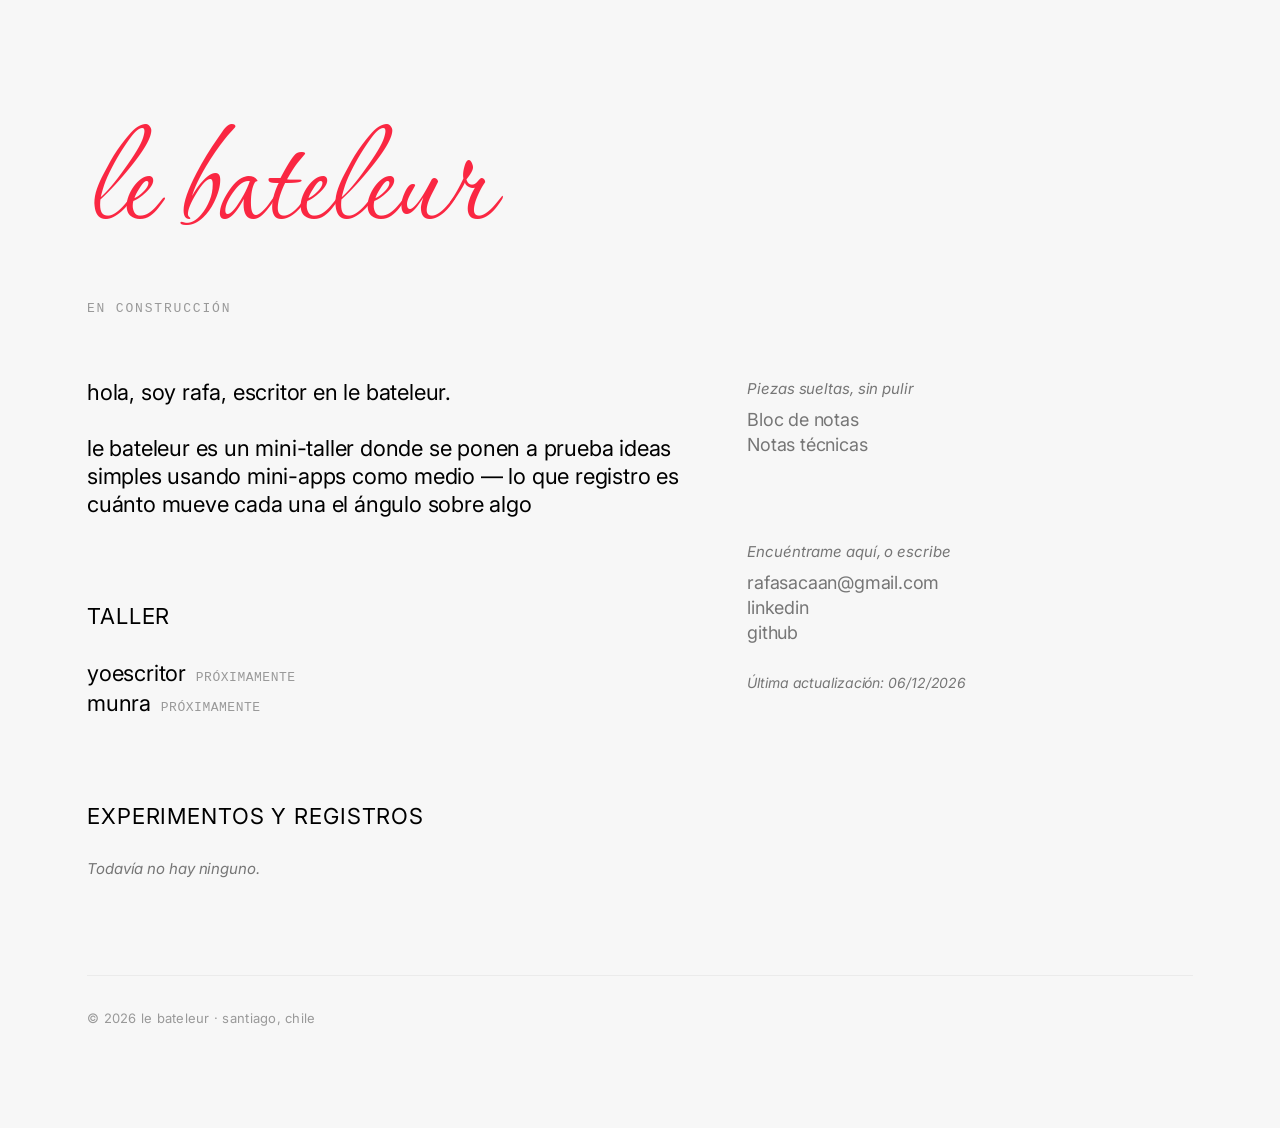
==== index.html @ 6e558486 "Rebrand the site as le bateleur, in Spanish throughout Identity: Corinthia script wordmark in #FA274" ====
<!doctype html>
<html lang="es">
<head>
<meta charset="utf-8">
<meta name="viewport" content="width=device-width, initial-scale=1">
<title>le bateleur | taller de mini-apps</title>
<meta name="description" content="le bateleur es un mini-taller donde se ponen a prueba ideas simples usando mini-apps como medio — lo que registro es cuánto mueve cada una el ángulo sobre algo.">
<meta property="og:title" content="le bateleur | taller de mini-apps">
<meta property="og:description" content="le bateleur es un mini-taller donde se ponen a prueba ideas simples usando mini-apps como medio — lo que registro es cuánto mueve cada una el ángulo sobre algo.">
<meta property="og:type" content="website">
<meta property="og:url" content="https://lebateleur.cl/">
<meta property="og:image" content="https://lebateleur.cl/og.png">
<meta property="og:image:width" content="1200">
<meta property="og:image:height" content="630">
<meta property="og:image:alt" content="le bateleur — un mini-taller donde se ponen a prueba ideas simples usando mini-apps.">
<meta name="twitter:card" content="summary_large_image">
<meta name="twitter:title" content="le bateleur | taller de mini-apps">
<meta name="twitter:description" content="le bateleur es un mini-taller donde se ponen a prueba ideas simples usando mini-apps como medio — lo que registro es cuánto mueve cada una el ángulo sobre algo.">
<meta name="twitter:image" content="https://lebateleur.cl/og.png">
<link rel="canonical" href="https://lebateleur.cl/">

<link rel="icon" href="/favicon.svg" type="image/svg+xml">
<link rel="icon" href="/favicon-32.png" sizes="32x32" type="image/png">
<link rel="apple-touch-icon" href="/apple-touch-icon.png">

<!-- Dos familias: Inter para todo el cuerpo y Corinthia (script) solo para el
     nombre del sitio. Ambas de Google Fonts, así que no hay archivos de
     fuente en el repo ni licencias que revisar. -->
<link rel="preconnect" href="https://fonts.googleapis.com">
<link rel="preconnect" href="https://fonts.gstatic.com" crossorigin>
<link href="https://fonts.googleapis.com/css2?family=Inter:ital,opsz,wght@0,14..32,400;0,14..32,700;1,14..32,400&family=Corinthia&display=swap" rel="stylesheet">

<link rel="stylesheet" href="/style.css">
</head>
<body>

<!-- El nombre del sitio, ahora sí visible: es el h1 de la página y el único
     rótulo en minúscula que no es una sección. -->
<h1 class="site-title">le bateleur</h1>
<p class="site-status">En construcción</p>

<!-- Solo visible en mobile (ver @media en style.css): abre/cierra .right
     como panel flotante en vez de dejarlo siempre debajo de la bio. -->
<button class="menu-toggle" id="menuToggle" type="button" aria-expanded="false" aria-controls="rightPanel" aria-label="Abrir menú">
  <span class="menu-toggle-bar"></span>
  <span class="menu-toggle-bar"></span>
  <span class="menu-toggle-bar"></span>
</button>

<div class="all">

  <div class="left">
    <p class="para">
      hola, soy rafa, escritor en le bateleur.
      <br><br>
      le bateleur es un mini-taller donde se ponen a prueba ideas simples
      usando mini-apps como medio — lo que registro es cuánto mueve cada una
      el ángulo sobre algo
    </p>

    <h2 class="para para--heading">Taller</h2>

    <!-- Cada proyecto es una página propia: URL real, su propio og:image y su
         propia entrada en buscadores. Se llama "Taller" y no "Proyectos"
         porque no son piezas de portfolio terminadas: son hipótesis de
         producto en construcción, puestas a prueba en público. -->
    <div class="projects">
      <div class="project-row">
        <a class="project-name" href="/yoescritor/">yoescritor</a>
        <span class="project-tag">Próximamente</span>
      </div>
      <div class="project-row">
        <span class="project-name">munra</span>
        <span class="project-tag">Próximamente</span>
      </div>
    </div>

    <h2 class="para para--heading">Experimentos y registros</h2>

    <!-- El output importante del sitio: ideas puestas a prueba, con evidencia
         de si movieron el ángulo o no. La vara es más alta que la de "Notas
         técnicas" (columna derecha), que es research sin comprobar — por eso
         esta sección vive acá, grande, y aquella allá, discreta.

         Vacía a propósito: todavía no hay ninguna nota que cumpla la vara.
         Cuando haya, va un <li> por post, más nuevo primero:

         <li>
           <span class="blog-id">001</span>
           <span class="blog-date">2026-09-01</span>
           <a href="/ruta-del-post/">Título del post</a>
         </li>
    -->
    <p class="section-tagline para--after-heading"><em>Todavía no hay ninguno.</em></p>
  </div>

  <div class="right" id="rightPanel">
    <!-- Sin rótulo arriba: la bajada en cursiva hace de título. Los bloques
         de esta columna son listas cortas de links y se explican solos, así
         que el heading sobraba. El contacto va último, después del material
         propio. -->
    <p class="section-tagline section-tagline--first"><em>Piezas sueltas, sin pulir</em></p>
    <p class="para para--tight">
      <a href="/signals/">Bloc de notas</a><br>
      <a href="/notebook/">Notas técnicas</a>
    </p>

    <p class="section-tagline section-tagline--gap"><em>Encuéntrame aquí, o escribe</em></p>
    <p class="para para--tight">
      <a href="mailto:rafasacaan@gmail.com?subject=Hey%20Rafa%2C">rafasacaan@gmail.com</a><br>
      <a href="https://www.linkedin.com/in/rafaelsacaanamunategui/" target="_blank" rel="noopener me">linkedin</a><br>
      <a href="https://github.com/rafasacaan" target="_blank" rel="noopener me">github</a>
    </p>

    <p class="updated-line para--after-heading">
      <em>Última actualización: <span id="updated">09/08/2026</span></em>
    </p>
  </div>

</div>

<footer class="site-footer">
  <p>&copy; 2026 le bateleur &middot; santiago, chile</p>
</footer>

<script src="/updated.js"></script>
<script>
(function () {
  var btn = document.getElementById('menuToggle');
  var panel = document.getElementById('rightPanel');
  if (!btn || !panel) return;

  function close() {
    btn.setAttribute('aria-expanded', 'false');
    panel.classList.remove('menu-open');
  }
  function open() {
    btn.setAttribute('aria-expanded', 'true');
    panel.classList.add('menu-open');
  }

  btn.addEventListener('click', function () {
    var isOpen = btn.getAttribute('aria-expanded') === 'true';
    if (isOpen) { close(); } else { open(); }
  });

  document.addEventListener('keydown', function (e) {
    if (e.key === 'Escape') close();
  });

  document.addEventListener('click', function (e) {
    if (btn.getAttribute('aria-expanded') !== 'true') return;
    if (panel.contains(e.target) || btn.contains(e.target)) return;
    close();
  });

  /* si la ventana crece más allá del breakpoint con el menú abierto, no
     quede atrapado en el estado "abierto" cuando .right vuelve a la columna */
  window.addEventListener('resize', function () {
    if (window.innerWidth > 760) close();
  });
})();
</script>

</body>
</html>
---- style.css ----
/* Layout and type traced from earvin.ca: white background, two columns
   floating below a 100px top margin, 22px/28px black text, grey links with no
   underline. Unlike the original, both columns are top-aligned, and the grey
   is #767676 rather than earvin's #999 — 4.54:1 on white, so it clears WCAG AA
   while still reading as the same quiet grey. */

*{ box-sizing:border-box; margin:0; padding:0; }

/* los headings existen por estructura, no por estilo: heredan tamaño y peso
   del texto que los rodea, y cada clase decide cómo se ven */
h1,h2,h3{ font-size:inherit; font-weight:inherit; line-height:inherit; }

/* fuera de pantalla pero presente para lectores de pantalla y buscadores */
.vh{
  position:absolute;
  width:1px; height:1px;
  margin:-1px; padding:0;
  overflow:hidden;
  clip-path:inset(50%);
  white-space:nowrap;
  border:0;
}

html,body{ background:#F7F7F7; }

body{
  /* 'Neue Haas Unica' goes first in case it ever gets licensed via Adobe
     Fonts; what actually renders today is Inter, the closest free stand-in. */
  font-family:'Neue Haas Unica','Inter','Helvetica Neue',Arial,sans-serif;
  color:#333;
  font-size:14px;
  line-height:20px;
  -webkit-font-smoothing:antialiased;
  /* column, no longer row: .all and .site-footer stack instead of sitting
     side by side. align-items:center does the job justify-content used to
     do when .all was the only child. */
  display:flex;
  flex-direction:column;
  align-items:center;
  /* el alto del viewport es el piso de la página, y el margen de arriba pasó
     a ser padding para que entre en ese cálculo (box-sizing:border-box).
     Junto con el flex-grow de .all, esto deja el footer pegado abajo cuando
     el contenido no alcanza a llenar la pantalla. */
  min-height:100vh;
  padding:100px 24px 0;
}

/* el nombre del sitio. Va al mismo cuerpo que la prosa a propósito: en este
   diseño la jerarquía la hace el espacio en blanco, no el tamaño. Queda
   solo, arriba de todo y alineado con la columna izquierda, para que se lea
   como el nombre del lugar y no como una sección más. */
.site-title{
  width:100%;
  max-width:1106px;
  /* Corinthia es script: las letras se enlazan, así que nada de tracking
     negativo, y la interlínea sube para dar aire a los trazos altos. */
  font-family:'Corinthia',cursive;
  font-weight:400;
  font-size:clamp(2rem,12.5vw,160px);
  line-height:1.15;
  letter-spacing:0;
  color:#FA2742;
  /* el aire de abajo lo pone .site-status, que va pegado al título */
  margin-bottom:16px;
}

/* estado del sitio, justo bajo el nombre. Mismo lenguaje que .project-tag
   (mono, mayúsculas, gris claro): en este sitio los rótulos de estado se
   ven así, y el mono hace de contrapunto técnico a la script del título. */
.site-status{
  width:100%;
  max-width:1106px;
  font-family:ui-monospace,'SF Mono',Menlo,monospace;
  font-size:13px;
  line-height:18px;
  letter-spacing:.14em;
  text-transform:uppercase;
  color:#999;
  margin-bottom:60px;
}

.all{
  display:flex;
  width:100%;
  max-width:1106px;
  gap:52px;
  /* crece para ocupar el espacio sobrante y empujar el footer al fondo, sin
     perder los 96px de margen que el footer ya trae */
  flex:1 0 auto;
}

/* left: bio + projects (wide) */
.left{
  max-width:55%;
  flex:1 1 55%;
  padding-right:16px;
}

/* right: contact (narrow, top-aligned with the bio) */
.right{
  max-width:30%;
  flex:1 1 30%;
}

/* the paragraph is the unit of everything, same as earvin: links live inside
   the flow of the text, separated only by <br> */
.para{
  display:block;
  font-size:22px;
  line-height:28px;
  letter-spacing:-.2px;
  font-weight:400;
  color:#000;
  max-width:100%;
}

/* la columna de contacto/nav lee un escalón más chica que la bio: es
   navegación, no prosa a desarrollar, no necesita el mismo peso */
.right .para{ font-size:18px; line-height:25px; }

/* bajada de un heading (Say hi, Personal notebook): pegada arriba
   (margin-top:8px, ver .para--tight), en cursiva y muda para leerse como
   subtítulo, no como link */
.section-tagline{
  margin-top:8px;
  font-family:'Neue Haas Unica','Inter','Helvetica Neue',Arial,sans-serif;
  font-style:italic;
  font-size:15px;
  line-height:21px;
  letter-spacing:-.1px;
  color:#767676;
}
/* la bajada ahora abre cada bloque de la columna derecha, así que carga el
   espaciado que antes ponía el heading: 0 arriba para alinear con la bio... */
.section-tagline--first{ margin-top:0; }
/* ...y 84px para separar el segundo bloque del primero, el mismo aire que
   dejaba .para--heading entre secciones. */
.section-tagline--gap{ margin-top:84px; }

/* "Last updated" es la línea menos importante de la página: la más chica
   de todas, en cursiva, para que no compita ni con el nav ni con la nota */
.updated-line{
  font-family:'Neue Haas Unica','Inter','Helvetica Neue',Arial,sans-serif;
  font-style:italic;
  font-size:14px;
  line-height:20px;
  letter-spacing:-.1px;
  color:#767676;
}

.para a{
  color:#767676;
  text-decoration:none;
  transition:color .2s;
}
.para a:hover{ color:#000; }

.para em{ font-style:italic; }
/* el 700 viene pedido en el <link> de Inter, así no hay bold sintético */
.para strong{ font-weight:700; }

/* mismo peso que el cuerpo: el espacio de arriba ya la separa de la prosa,
   no hace falta bold para anunciar la sección. Mayúscula para que "Atelier",
   "Blog" y cualquier título de sección que se agregue después se lean como
   rótulos, no como más prosa — a diferencia de los nombres propios de abajo
   (yoescritor, los títulos de los posts), que se quedan en minúscula. */
.para--heading{ margin-top:84px; font-weight:400; text-transform:uppercase; letter-spacing:.04em; }
.para--heading + .para--heading{ margin-top:56px; }
/* "Say hi" es el primer elemento de .right — sin este reset, heredaría el
   margen pensado para separarse de un párrafo anterior y quedaría
   desalineado con el arranque de la bio en .left */
.para--first{ margin-top:0; }
/* espaciador genérico de 28px — el mismo aire que .projects/.bloglist dejan
   bajo su heading. Sirve tanto para el párrafo que sigue a un heading como
   para separar bloques sueltos dentro de la misma columna (ej. "Last
   updated" después de los links de Personal notebook). */
.para--after-heading{ margin-top:28px; }
/* espaciador chico (8px, casi solo el line-height) — para cuando dos líneas
   son parte del mismo bloque visual y no de secciones distintas, como el
   heading/tagline/links de "Personal notebook", que deben leerse pegados
   entre sí en vez de separados como Atelier y Blog lo están. */
.para--tight{ margin-top:8px; }

/* ---- proyectos desplegables ---- */

/* el índice de proyectos */
.projects{
  margin-top:28px;
  display:flex;
  flex-direction:column;
  align-items:flex-start;
}

/* fila de un proyecto: el nombre + un tag opcional de estado, en la misma
   línea. Cuando no hay tag, project-row es solo el link. */
.project-row{
  display:flex;
  align-items:baseline;
  gap:.7em;
}

/* negro: los proyectos son lo único de la portada que lleva a otra parte,
   así que pesan más que el resto del texto */
.project-name{
  display:inline-block;
  font-size:22px;
  line-height:30px;
  letter-spacing:-.2px;
  color:#000;
  text-decoration:none;
  transition:color .2s;
}
.project-name:hover{ color:#767676; }
.project-name:focus-visible{ outline:1px solid #000; outline-offset:4px; }

/* tag de estado junto al nombre: mudo y chico, no compite con el link */
.project-tag{
  font-family:ui-monospace,'SF Mono',Menlo,monospace;
  font-size:13px;
  letter-spacing:.04em;
  text-transform:uppercase;
  color:#999;
}

/* ---- lista del blog ---- */
.bloglist{
  list-style:none;
  margin-top:28px;
  display:flex;
  flex-direction:column;
  gap:14px;
}
.bloglist li{
  font-size:22px;
  line-height:28px;
  letter-spacing:-.2px;
}
/* el id y la fecha son dato, no prosa: monoespaciados y mudos para no
   competir con el título, que es lo único clickeable de la línea */
.blog-id,
.blog-date{
  font-family:ui-monospace,'SF Mono',Menlo,monospace;
  font-size:15px;
  letter-spacing:0;
  color:#999;
  margin-right:.6em;
}
.bloglist a{ color:#000; text-decoration:none; border-bottom:1px solid transparent; transition:color .2s, border-color .2s; }
.bloglist a:hover{ color:#767676; border-bottom-color:#767676; }
.bloglist a:focus-visible{ outline:1px solid #000; outline-offset:4px; }

/* ---- página de proyecto ----
   comparte el ancho máximo de la portada para que las dos se alineen */
.project-view{
  width:100%;
  max-width:1106px;
}

.bar{
  display:flex;
  align-items:baseline;
  gap:24px;
  padding-bottom:44px;
}
.bar-home{
  font-size:22px;
  line-height:28px;
  letter-spacing:-.2px;
  text-transform:uppercase;
  color:#767676;
  text-decoration:none;
  transition:color .2s;
}
.bar-home:hover{ color:#000; }
.bar-name{
  font-size:22px;
  line-height:28px;
  letter-spacing:-.2px;
  text-transform:uppercase;
  color:#000;
  margin-left:auto;
}
.bar-close{
  font-size:26px;
  line-height:28px;
  color:#767676;
  text-decoration:none;
  transition:color .2s;
}
.bar-close:hover{ color:#000; }
.bar-home:focus-visible,
.bar-close:focus-visible{ outline:1px solid #000; outline-offset:4px; }

/* el cuerpo del proyecto lee al mismo tamaño que la portada (22px/28px):
   ya no es un panel anidado bajo la bio, es su propia página */
.project-body{ max-width:38em; }

.panel-spec{
  font-size:17px;
  margin-top:0;
  line-height:25px;
  letter-spacing:.02em;
  color:#767676;
  margin-bottom:40px;
}

/* rótulo de sección: el que corta el bloque en partes escaneables */
.panel-label{
  font-size:13px;
  line-height:18px;
  letter-spacing:.14em;
  text-transform:uppercase;
  color:#767676;
  margin-bottom:16px;
}
.panel-label:not(:first-of-type){ margin-top:52px; }

.panel-text{
  font-size:22px;
  line-height:28px;
  letter-spacing:-.2px;
  color:#000;
}
.panel-text + .panel-text{ margin-top:20px; }
.panel-text a{ color:#767676; text-decoration:none; transition:color .2s; }
.panel-text a:hover{ color:#000; }

/* los posts numerados: la serie tiene orden, y el número lo hace evidente
   sin tener que repetir "hey-frank #N" en cada título */
.panel-list{
  list-style:none;
  counter-reset:post;
  font-size:22px;
  line-height:28px;
  letter-spacing:-.2px;
}
.panel-list li{
  counter-increment:post;
  display:flex;
  gap:16px;
  padding:10px 0;
  border-bottom:1px solid #f2f2f2;
}
.panel-list li:first-child{ border-top:1px solid #f2f2f2; }
.panel-list li::before{
  content:counter(post);
  color:#999;
  font-size:15px;
  flex:none;
  width:1ch;
  padding-top:5px;
}
.panel-list a{ color:#666; text-decoration:none; transition:color .2s; }
.panel-list a:hover{ color:#000; }
/* lo que todavía no está publicado no finge ser clickeable */
.panel-list .unpublished{ color:#767676; }
.panel-list .unpublished em{ font-style:normal; font-size:15px; letter-spacing:.08em; text-transform:uppercase; }

/* placeholder del video: un 16:9 vacío, apenas más claro que el papel */
.video{
  aspect-ratio:16/9;
  width:100%;
  background:#fafafa;
  display:flex;
  flex-direction:column;
  align-items:center;
  justify-content:center;
  gap:10px;
  color:#767676;
  font-size:17px;
  letter-spacing:.02em;
}

.panel-close{
  font:inherit;
  font-size:11px;
  letter-spacing:.14em;
  text-transform:uppercase;
  color:#767676;
  background:none;
  border:0;
  padding:0;
  margin-top:48px;
  cursor:pointer;
  transition:color .2s;
}
.panel-close:hover{ color:#000; }
.panel-close:focus-visible{ outline:1px solid #000; outline-offset:4px; }

/* ---- footer ---- */
.site-footer{
  width:100%;
  max-width:1106px;
  margin-top:96px;
  padding:32px 0 100px;
  border-top:1px solid #ebebeb;
}
.site-footer p{
  font-family:'Neue Haas Unica','Inter','Helvetica Neue',Arial,sans-serif;
  font-size:13px;
  letter-spacing:.02em;
  color:#999;
}

/* ---- botón de hamburguesa (solo mobile) ----
   en desktop .right ya está siempre visible en su columna, así que el botón
   no existe ahí — display:none hasta que la media query lo prenda */
.menu-toggle{
  display:none;
  position:fixed;
  top:16px;
  right:16px;
  z-index:60;
  width:36px;
  height:36px;
  /* del color del papel, no blanco: tapa el texto que scrollea por debajo
     sin dibujar un cuadrado más claro que la página */
  background:#F7F7F7;
  border:0;
  padding:0;
  cursor:pointer;
}
.menu-toggle-bar{
  display:block;
  width:22px;
  height:2px;
  margin:5px auto;
  background:#000;
  transition:transform .2s ease, opacity .2s ease;
}
/* al abrir, las tres barras se convierten en una × */
.menu-toggle[aria-expanded="true"] .menu-toggle-bar:nth-child(1){ transform:translateY(7px) rotate(45deg); }
.menu-toggle[aria-expanded="true"] .menu-toggle-bar:nth-child(2){ opacity:0; }
.menu-toggle[aria-expanded="true"] .menu-toggle-bar:nth-child(3){ transform:translateY(-7px) rotate(-45deg); }
.menu-toggle:focus-visible{ outline:1px solid #000; outline-offset:4px; }

@media (max-width:760px){
  body{ padding:56px 24px 0; }
  /* el título comparte línea visual con el botón de hamburguesa, que es
     fijo arriba a la derecha: menos aire abajo para que no queden separados */
  .site-status{ margin-bottom:40px; }
  .all{ flex-direction:column; gap:40px; }
  .left, .right{ max-width:100%; flex:none; padding-right:0; margin-top:0; }
  /* el cuerpo del proyecto acompaña a la portada también acá */
  .para,
  .panel-text,
  .panel-list{ font-size:20px; line-height:26px; }

  /* la barra no cabe en una línea: "Home — Projects" y el × arriba,
     el nombre del proyecto en su propia línea debajo */
  .bar{ flex-wrap:wrap; gap:12px; padding-bottom:32px; }
  .bar-home{ flex:1 1 auto; font-size:18px; line-height:24px; }
  .bar-close{ order:2; }
  .bar-name{ order:3; flex-basis:100%; margin-left:0; font-size:18px; line-height:24px; }

  .site-footer{ padding:32px 0 56px; }

  /* Say hi + Personal notebook salen del flujo normal y se abren como un
     panel flotante desde el botón de hamburguesa, en vez de vivir siempre
     debajo de la bio como una tercera sección larga */
  .menu-toggle{ display:block; }
  .right{
    display:none;
    position:fixed;
    top:64px;
    right:16px;
    left:16px;
    max-height:calc(100vh - 88px);
    overflow-y:auto;
    background:#fff;
    border:1px solid #ebebeb;
    border-radius:8px;
    box-shadow:0 12px 32px rgba(0,0,0,.14);
    padding:24px;
    z-index:55;
  }
  .right.menu-open{ display:block; }
}
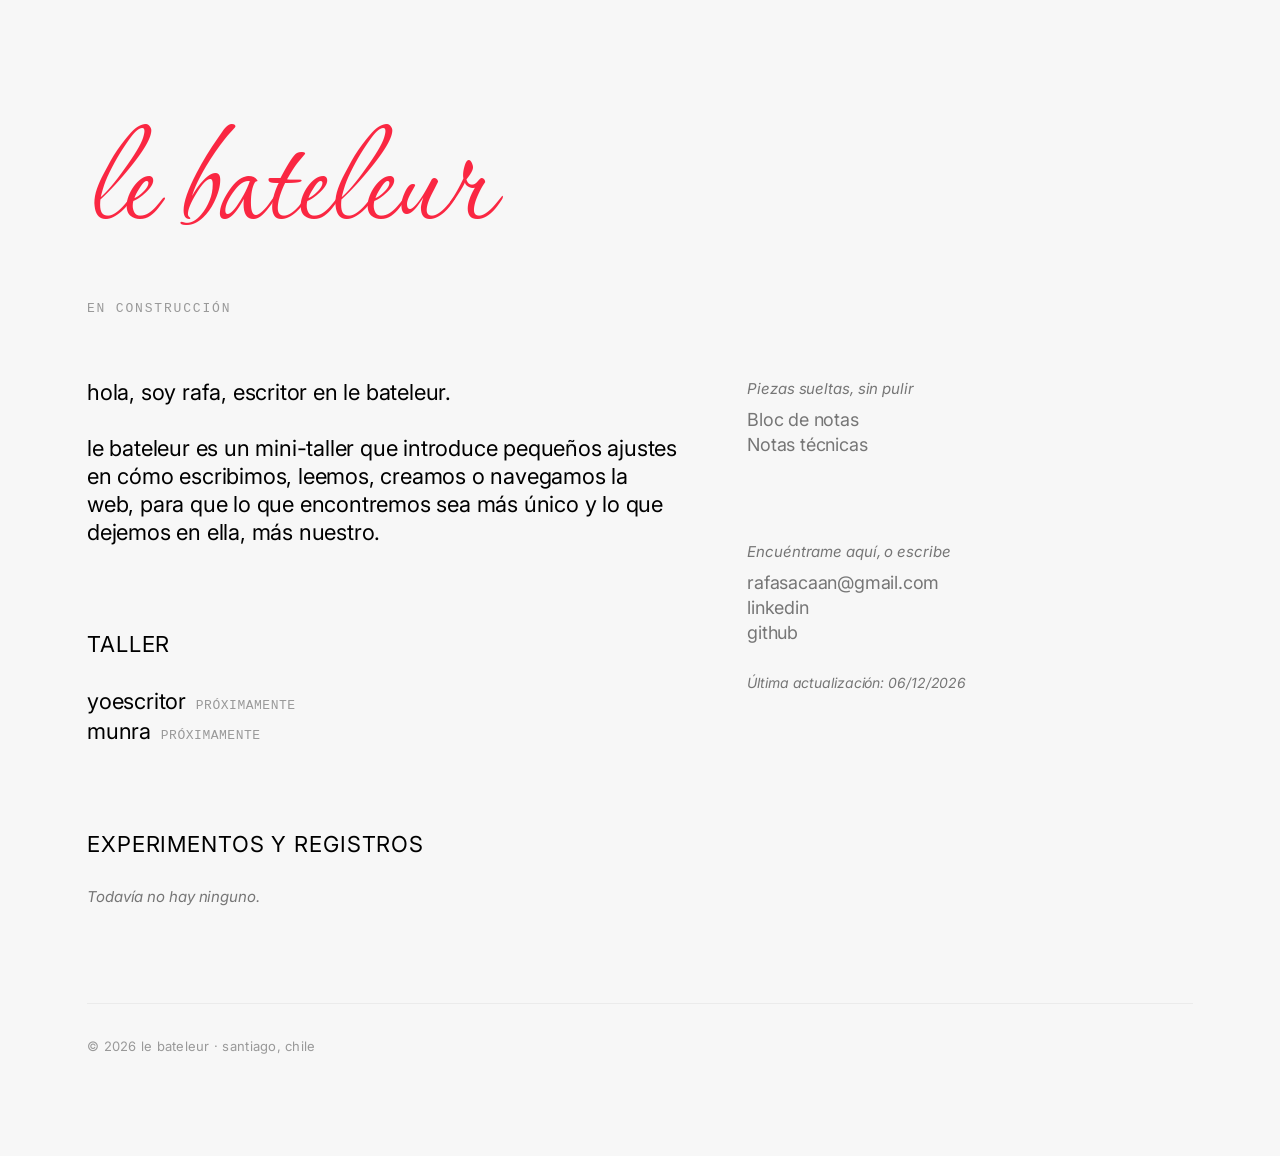
==== commit 84b7f78a: "Reframe the site around small adjustments, not mini-apps The home bio, the meta descriptions, the pa" ====
--- a/index.html
+++ b/index.html
@@ -3,19 +3,19 @@
 <head>
 <meta charset="utf-8">
 <meta name="viewport" content="width=device-width, initial-scale=1">
-<title>le bateleur | taller de mini-apps</title>
-<meta name="description" content="le bateleur es un mini-taller donde se ponen a prueba ideas simples usando mini-apps como medio — lo que registro es cuánto mueve cada una el ángulo sobre algo.">
-<meta property="og:title" content="le bateleur | taller de mini-apps">
-<meta property="og:description" content="le bateleur es un mini-taller donde se ponen a prueba ideas simples usando mini-apps como medio — lo que registro es cuánto mueve cada una el ángulo sobre algo.">
+<title>le bateleur | mini-taller de pequeños ajustes</title>
+<meta name="description" content="le bateleur es un mini-taller que introduce pequeños ajustes en cómo escribimos, leemos, creamos o navegamos la web, para que lo que encontremos sea más único y lo que dejemos en ella, más nuestro.">
+<meta property="og:title" content="le bateleur | mini-taller de pequeños ajustes">
+<meta property="og:description" content="le bateleur es un mini-taller que introduce pequeños ajustes en cómo escribimos, leemos, creamos o navegamos la web, para que lo que encontremos sea más único y lo que dejemos en ella, más nuestro.">
 <meta property="og:type" content="website">
 <meta property="og:url" content="https://lebateleur.cl/">
 <meta property="og:image" content="https://lebateleur.cl/og.png">
 <meta property="og:image:width" content="1200">
 <meta property="og:image:height" content="630">
-<meta property="og:image:alt" content="le bateleur — un mini-taller donde se ponen a prueba ideas simples usando mini-apps.">
+<meta property="og:image:alt" content="le bateleur — un mini-taller de pequeños ajustes en cómo escribimos, leemos, creamos y navegamos la web.">
 <meta name="twitter:card" content="summary_large_image">
-<meta name="twitter:title" content="le bateleur | taller de mini-apps">
-<meta name="twitter:description" content="le bateleur es un mini-taller donde se ponen a prueba ideas simples usando mini-apps como medio — lo que registro es cuánto mueve cada una el ángulo sobre algo.">
+<meta name="twitter:title" content="le bateleur | mini-taller de pequeños ajustes">
+<meta name="twitter:description" content="le bateleur es un mini-taller que introduce pequeños ajustes en cómo escribimos, leemos, creamos o navegamos la web, para que lo que encontremos sea más único y lo que dejemos en ella, más nuestro.">
 <meta name="twitter:image" content="https://lebateleur.cl/og.png">
 <link rel="canonical" href="https://lebateleur.cl/">
 
@@ -53,9 +53,9 @@
     <p class="para">
       hola, soy rafa, escritor en le bateleur.
       <br><br>
-      le bateleur es un mini-taller donde se ponen a prueba ideas simples
-      usando mini-apps como medio — lo que registro es cuánto mueve cada una
-      el ángulo sobre algo
+      le bateleur es un mini-taller que introduce pequeños ajustes en cómo
+      escribimos, leemos, creamos o navegamos la web, para que lo que
+      encontremos sea más único y lo que dejemos en ella, más nuestro.
     </p>
 
     <h2 class="para para--heading">Taller</h2>
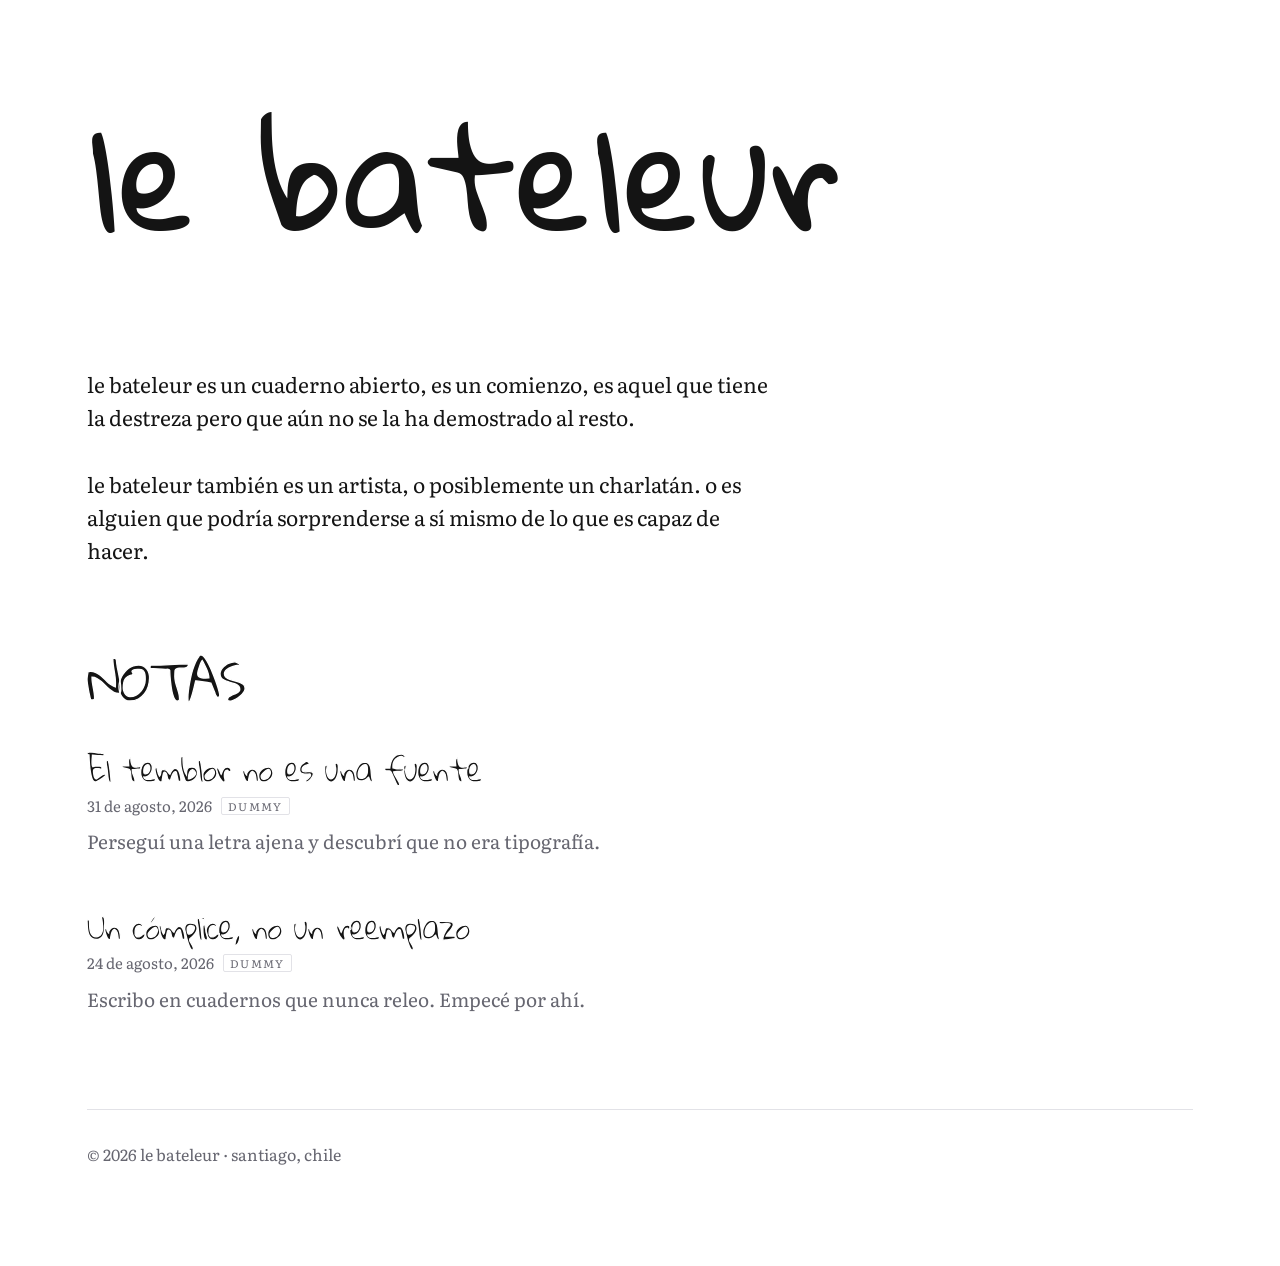
==== commit b9d2369a: "Reset the site to a name, a paragraph, and two notes The site had accumulated four sections that nob" ====
--- a/index.html
+++ b/index.html
@@ -3,19 +3,19 @@
 <head>
 <meta charset="utf-8">
 <meta name="viewport" content="width=device-width, initial-scale=1">
-<title>le bateleur | mini-taller de pequeños ajustes</title>
-<meta name="description" content="le bateleur es un mini-taller que introduce pequeños ajustes en cómo escribimos, leemos, creamos o navegamos la web, para que lo que encontremos sea más único y lo que dejemos en ella, más nuestro.">
-<meta property="og:title" content="le bateleur | mini-taller de pequeños ajustes">
-<meta property="og:description" content="le bateleur es un mini-taller que introduce pequeños ajustes en cómo escribimos, leemos, creamos o navegamos la web, para que lo que encontremos sea más único y lo que dejemos en ella, más nuestro.">
+<title>le bateleur — un cuaderno abierto</title>
+<meta name="description" content="Un cuaderno abierto. Un comienzo. Alguien que tiene la destreza pero que aún no se la ha demostrado al resto — o posiblemente un charlatán.">
+<meta property="og:title" content="le bateleur — un cuaderno abierto">
+<meta property="og:description" content="Un cuaderno abierto. Un comienzo. Alguien que tiene la destreza pero que aún no se la ha demostrado al resto — o posiblemente un charlatán.">
 <meta property="og:type" content="website">
 <meta property="og:url" content="https://lebateleur.cl/">
 <meta property="og:image" content="https://lebateleur.cl/og.png">
 <meta property="og:image:width" content="1200">
 <meta property="og:image:height" content="630">
-<meta property="og:image:alt" content="le bateleur — un mini-taller de pequeños ajustes en cómo escribimos, leemos, creamos y navegamos la web.">
+<meta property="og:image:alt" content="le bateleur — el arcano I: el que tiene los instrumentos sobre la mesa y todavía no demostró nada.">
 <meta name="twitter:card" content="summary_large_image">
-<meta name="twitter:title" content="le bateleur | mini-taller de pequeños ajustes">
-<meta name="twitter:description" content="le bateleur es un mini-taller que introduce pequeños ajustes en cómo escribimos, leemos, creamos o navegamos la web, para que lo que encontremos sea más único y lo que dejemos en ella, más nuestro.">
+<meta name="twitter:title" content="le bateleur — un cuaderno abierto">
+<meta name="twitter:description" content="Un cuaderno abierto. Un comienzo. Alguien que tiene la destreza pero que aún no se la ha demostrado al resto — o posiblemente un charlatán.">
 <meta name="twitter:image" content="https://lebateleur.cl/og.png">
 <link rel="canonical" href="https://lebateleur.cl/">
 
@@ -23,12 +23,12 @@
 <link rel="icon" href="/favicon-32.png" sizes="32x32" type="image/png">
 <link rel="apple-touch-icon" href="/apple-touch-icon.png">
 
-<!-- Dos familias: Inter para todo el cuerpo y Corinthia (script) solo para el
-     nombre del sitio. Ambas de Google Fonts, así que no hay archivos de
-     fuente en el repo ni licencias que revisar. -->
+<!-- Dos familias, las dos de Google Fonts con licencia abierta: Mansalva
+     rotula (nombre, secciones, títulos de nota) y Literata sostiene la prosa.
+     Van en un solo pedido. -->
 <link rel="preconnect" href="https://fonts.googleapis.com">
 <link rel="preconnect" href="https://fonts.gstatic.com" crossorigin>
-<link href="https://fonts.googleapis.com/css2?family=Inter:ital,opsz,wght@0,14..32,400;0,14..32,700;1,14..32,400&family=Corinthia&display=swap" rel="stylesheet">
+<link rel="stylesheet" href="https://fonts.googleapis.com/css2?family=Gloria+Hallelujah&family=Literata:ital,opsz,wght@0,7..72,400;0,7..72,600;1,7..72,400&display=swap">
 
 <link rel="stylesheet" href="/style.css">
 </head>
@@ -37,84 +37,42 @@
 <!-- El nombre del sitio, ahora sí visible: es el h1 de la página y el único
      rótulo en minúscula que no es una sección. -->
 <h1 class="site-title">le bateleur</h1>
-<p class="site-status">En construcción</p>
-
-<!-- Solo visible en mobile (ver @media en style.css): abre/cierra .right
-     como panel flotante en vez de dejarlo siempre debajo de la bio. -->
-<button class="menu-toggle" id="menuToggle" type="button" aria-expanded="false" aria-controls="rightPanel" aria-label="Abrir menú">
-  <span class="menu-toggle-bar"></span>
-  <span class="menu-toggle-bar"></span>
-  <span class="menu-toggle-bar"></span>
-</button>
 
 <div class="all">
 
   <div class="left">
+    <!-- El sitio dicho a través de la carta: el arcano I es el que tiene los
+         instrumentos sobre la mesa y todavía no probó nada. Es todo lo que
+         hay en la portada, además del nombre. -->
     <p class="para">
-      hola, soy rafa, escritor en le bateleur.
+      le bateleur es un cuaderno abierto, es un comienzo, es aquel que tiene
+      la destreza pero que aún no se la ha demostrado al resto.
       <br><br>
-      le bateleur es un mini-taller que introduce pequeños ajustes en cómo
-      escribimos, leemos, creamos o navegamos la web, para que lo que
-      encontremos sea más único y lo que dejemos en ella, más nuestro.
+      le bateleur también es un artista, o posiblemente un charlatán. o es
+      alguien que podría sorprenderse a sí mismo de lo que es capaz de hacer.
     </p>
 
-    <h2 class="para para--heading">Taller</h2>
+    <!-- Rótulo de sección. Va en la mano y en mayúscula para que se lea como
+         rótulo y no como más prosa. -->
+    <h2 class="section-title">Notas</h2>
 
-    <!-- Cada proyecto es una página propia: URL real, su propio og:image y su
-         propia entrada en buscadores. Se llama "Taller" y no "Proyectos"
-         porque no son piezas de portfolio terminadas: son hipótesis de
-         producto en construcción, puestas a prueba en público. -->
-    <div class="projects">
-      <div class="project-row">
-        <a class="project-name" href="/yoescritor/">yoescritor</a>
-        <span class="project-tag">Próximamente</span>
-      </div>
-      <div class="project-row">
-        <span class="project-name">munra</span>
-        <span class="project-tag">Próximamente</span>
-      </div>
-    </div>
+    <!-- El índice de notas, de la más nueva a la más vieja. Cada una es
+         título, fecha y una línea de qué hay adentro. El link vive dentro
+         del h3 y hereda su tipo y tamaño: el título ES el link. La fecha va
+         en <time> con datetime en ISO, que es lo que leen los buscadores.
+         La etiqueta "dummy" marca que el texto es de relleno, no definitivo:
+         se saca borrando el <span>. -->
+    <article class="note">
+      <h3 class="note-title"><a href="/notas/el-temblor-no-es-una-fuente/">El temblor no es una fuente</a></h3>
+      <p class="note-date"><time datetime="2026-08-31">31 de agosto, 2026</time> <span class="note-tag">dummy</span></p>
+      <p class="note-desc">Perseguí una letra ajena y descubrí que no era tipografía.</p>
+    </article>
 
-    <h2 class="para para--heading">Experimentos y registros</h2>
-
-    <!-- El output importante del sitio: ideas puestas a prueba, con evidencia
-         de si movieron el ángulo o no. La vara es más alta que la de "Notas
-         técnicas" (columna derecha), que es research sin comprobar — por eso
-         esta sección vive acá, grande, y aquella allá, discreta.
-
-         Vacía a propósito: todavía no hay ninguna nota que cumpla la vara.
-         Cuando haya, va un <li> por post, más nuevo primero:
-
-         <li>
-           <span class="blog-id">001</span>
-           <span class="blog-date">2026-09-01</span>
-           <a href="/ruta-del-post/">Título del post</a>
-         </li>
-    -->
-    <p class="section-tagline para--after-heading"><em>Todavía no hay ninguno.</em></p>
-  </div>
-
-  <div class="right" id="rightPanel">
-    <!-- Sin rótulo arriba: la bajada en cursiva hace de título. Los bloques
-         de esta columna son listas cortas de links y se explican solos, así
-         que el heading sobraba. El contacto va último, después del material
-         propio. -->
-    <p class="section-tagline section-tagline--first"><em>Piezas sueltas, sin pulir</em></p>
-    <p class="para para--tight">
-      <a href="/signals/">Bloc de notas</a><br>
-      <a href="/notebook/">Notas técnicas</a>
-    </p>
-
-    <p class="section-tagline section-tagline--gap"><em>Encuéntrame aquí, o escribe</em></p>
-    <p class="para para--tight">
-      <a href="mailto:rafasacaan@gmail.com?subject=Hey%20Rafa%2C">rafasacaan@gmail.com</a><br>
-      <a href="https://www.linkedin.com/in/rafaelsacaanamunategui/" target="_blank" rel="noopener me">linkedin</a><br>
-      <a href="https://github.com/rafasacaan" target="_blank" rel="noopener me">github</a>
-    </p>
-
-    <p class="updated-line para--after-heading">
-      <em>Última actualización: <span id="updated">09/08/2026</span></em>
-    </p>
+    <article class="note">
+      <h3 class="note-title"><a href="/notas/un-complice-no-un-reemplazo/">Un cómplice, no un reemplazo</a></h3>
+      <p class="note-date"><time datetime="2026-08-24">24 de agosto, 2026</time> <span class="note-tag">dummy</span></p>
+      <p class="note-desc">Escribo en cuadernos que nunca releo. Empecé por ahí.</p>
+    </article>
   </div>
 
 </div>
@@ -123,44 +81,5 @@
   <p>&copy; 2026 le bateleur &middot; santiago, chile</p>
 </footer>
 
-<script src="/updated.js"></script>
-<script>
-(function () {
-  var btn = document.getElementById('menuToggle');
-  var panel = document.getElementById('rightPanel');
-  if (!btn || !panel) return;
-
-  function close() {
-    btn.setAttribute('aria-expanded', 'false');
-    panel.classList.remove('menu-open');
-  }
-  function open() {
-    btn.setAttribute('aria-expanded', 'true');
-    panel.classList.add('menu-open');
-  }
-
-  btn.addEventListener('click', function () {
-    var isOpen = btn.getAttribute('aria-expanded') === 'true';
-    if (isOpen) { close(); } else { open(); }
-  });
-
-  document.addEventListener('keydown', function (e) {
-    if (e.key === 'Escape') close();
-  });
-
-  document.addEventListener('click', function (e) {
-    if (btn.getAttribute('aria-expanded') !== 'true') return;
-    if (panel.contains(e.target) || btn.contains(e.target)) return;
-    close();
-  });
-
-  /* si la ventana crece más allá del breakpoint con el menú abierto, no
-     quede atrapado en el estado "abierto" cuando .right vuelve a la columna */
-  window.addEventListener('resize', function () {
-    if (window.innerWidth > 760) close();
-  });
-})();
-</script>
-
 </body>
 </html>
--- a/style.css
+++ b/style.css
@@ -1,8 +1,29 @@
-/* Layout and type traced from earvin.ca: white background, two columns
-   floating below a 100px top margin, 22px/28px black text, grey links with no
-   underline. Unlike the original, both columns are top-aligned, and the grey
-   is #767676 rather than earvin's #999 — 4.54:1 on white, so it clears WCAG AA
-   while still reading as the same quiet grey. */
+/* la pila completa, en una variable para no repetirla en cada regla */
+:root{
+  --hand:'Gloria Hallelujah','Bradley Hand','Segoe Print',cursive;
+  /* la de leer: Gloria Hallelujah rotula, Literata sostiene el texto largo */
+  --lectura:Literata,Charter,Georgia,'Times New Roman',serif;
+  /* la medida de lectura, una sola vez: son los 33em de la prosa a 21px.
+     Va en px a propósito — en em cada bloque la resolvería contra su propio
+     cuerpo y la columna dejaría de estar alineada. */
+  --medida:693px;
+  --papel:#FFFFFF;
+  --tinta:#141414;
+  /* 5.68:1 sobre el blanco, cómodo por encima del 4.5 que pide WCAG AA. Tira
+     apenas a frío, del lado azulado en que estaba el fondo anterior. */
+  --gris:#666670;
+  /* las dos líneas del sitio: la que separa bloques y la que apenas insinúa
+     una fila. Van acá para que un cambio de papel no obligue a cazar hex
+     sueltos por el archivo. */
+  --linea:#E2E2E7;
+  --linea-suave:#F0F0F3;
+}
+
+/* La grilla viene de earvin.ca: dos columnas top-aligned bajo un margen
+   superior de 100px, links grises sin subrayado. Lo que cambió es el tono:
+   fondo blanco, tinta casi negra, y dos letras nada más: Gloria Hallelujah rotula
+   (nombre, secciones, bajadas) y Literata sostiene la prosa. No hay sans ni
+   mono. */
 
 *{ box-sizing:border-box; margin:0; padding:0; }
 
@@ -11,25 +32,14 @@
 h1,h2,h3{ font-size:inherit; font-weight:inherit; line-height:inherit; }
 
 /* fuera de pantalla pero presente para lectores de pantalla y buscadores */
-.vh{
-  position:absolute;
-  width:1px; height:1px;
-  margin:-1px; padding:0;
-  overflow:hidden;
-  clip-path:inset(50%);
-  white-space:nowrap;
-  border:0;
-}
-
-html,body{ background:#F7F7F7; }
+
+html,body{ background:var(--papel); }
 
 body{
-  /* 'Neue Haas Unica' goes first in case it ever gets licensed via Adobe
-     Fonts; what actually renders today is Inter, the closest free stand-in. */
-  font-family:'Neue Haas Unica','Inter','Helvetica Neue',Arial,sans-serif;
-  color:#333;
-  font-size:14px;
-  line-height:20px;
+  font-family:var(--hand);
+  color:var(--tinta);
+  font-size:15px;
+  line-height:24px;
   -webkit-font-smoothing:antialiased;
   /* column, no longer row: .all and .site-footer stack instead of sitting
      side by side. align-items:center does the job justify-content used to
@@ -52,32 +62,22 @@
 .site-title{
   width:100%;
   max-width:1106px;
-  /* Corinthia es script: las letras se enlazan, así que nada de tracking
-     negativo, y la interlínea sube para dar aire a los trazos altos. */
-  font-family:'Corinthia',cursive;
-  font-weight:400;
-  font-size:clamp(2rem,12.5vw,160px);
-  line-height:1.15;
-  letter-spacing:0;
-  color:#FA2742;
-  /* el aire de abajo lo pone .site-status, que va pegado al título */
-  margin-bottom:16px;
-}
-
-/* estado del sitio, justo bajo el nombre. Mismo lenguaje que .project-tag
-   (mono, mayúsculas, gris claro): en este sitio los rótulos de estado se
-   ven así, y el mono hace de contrapunto técnico a la script del título. */
-.site-status{
-  width:100%;
-  max-width:1106px;
-  font-family:ui-monospace,'SF Mono',Menlo,monospace;
-  font-size:13px;
-  line-height:18px;
-  letter-spacing:.14em;
-  text-transform:uppercase;
-  color:#999;
-  margin-bottom:60px;
-}
+  /* misma letra que el resto de la página: acá el nombre no se distingue por
+     tipo sino por tamaño y por el aire que tiene alrededor. */
+  font-family:var(--hand);
+  font-weight:400;
+  font-size:clamp(2.2rem,11vw,140px);
+  line-height:1.05;
+  letter-spacing:0;
+  color:var(--tinta);
+  /* el único aire entre el nombre y el contenido: sin esto el título se pega
+     al primer párrafo y deja de leerse como cabecera */
+  margin-bottom:120px;
+}
+
+/* una sola columna desde que se fue .right: .left es el ancho completo y
+   .all existe solo para el flex:1 0 auto que empuja el footer al fondo */
+.left{ width:100%; }
 
 .all{
   display:flex;
@@ -89,71 +89,206 @@
   flex:1 0 auto;
 }
 
-/* left: bio + projects (wide) */
-.left{
-  max-width:55%;
-  flex:1 1 55%;
-  padding-right:16px;
-}
-
-/* right: contact (narrow, top-aligned with the bio) */
-.right{
-  max-width:30%;
-  flex:1 1 30%;
-}
-
 /* the paragraph is the unit of everything, same as earvin: links live inside
    the flow of the text, separated only by <br> */
 .para{
   display:block;
-  font-size:22px;
-  line-height:28px;
-  letter-spacing:-.2px;
-  font-weight:400;
-  color:#000;
-  max-width:100%;
-}
-
-/* la columna de contacto/nav lee un escalón más chica que la bio: es
-   navegación, no prosa a desarrollar, no necesita el mismo peso */
-.right .para{ font-size:18px; line-height:25px; }
-
-/* bajada de un heading (Say hi, Personal notebook): pegada arriba
-   (margin-top:8px, ver .para--tight), en cursiva y muda para leerse como
-   subtítulo, no como link */
-.section-tagline{
-  margin-top:8px;
-  font-family:'Neue Haas Unica','Inter','Helvetica Neue',Arial,sans-serif;
-  font-style:italic;
-  font-size:15px;
-  line-height:21px;
-  letter-spacing:-.1px;
-  color:#767676;
-}
-/* la bajada ahora abre cada bloque de la columna derecha, así que carga el
-   espaciado que antes ponía el heading: 0 arriba para alinear con la bio... */
-.section-tagline--first{ margin-top:0; }
-/* ...y 84px para separar el segundo bloque del primero, el mismo aire que
-   dejaba .para--heading entre secciones. */
-.section-tagline--gap{ margin-top:84px; }
-
-/* "Last updated" es la línea menos importante de la página: la más chica
-   de todas, en cursiva, para que no compita ni con el nav ni con la nota */
-.updated-line{
-  font-family:'Neue Haas Unica','Inter','Helvetica Neue',Arial,sans-serif;
-  font-style:italic;
-  font-size:14px;
-  line-height:20px;
-  letter-spacing:-.1px;
-  color:#767676;
-}
-
-.para a{
-  color:#767676;
+  /* 21px / 1.58 son las medidas de Medium, y el max-width es lo que las hace
+     servir: sin él la línea se estira a los 1106px de la columna y pasa de
+     ~66 a ~110 caracteres, que es donde el ojo pierde el renglón al volver. */
+  font-family:var(--lectura);
+  font-size:21px;
+  line-height:1.58;
+  letter-spacing:0;
+  font-weight:400;
+  color:var(--tinta);
+  max-width:var(--medida);
+}
+
+/* rótulo de sección: la manuscrita marca los rótulos, Literata sostiene la
+   prosa. La mayúscula y el tracking hacen el resto: no hay cambio de peso ni
+   de color, solo de letra. */
+.section-title{
+  font-family:var(--hand);
+  font-size:52px;
+  line-height:1.15;
+  font-weight:400;
+  text-transform:uppercase;
+  color:var(--tinta);
+  margin-top:84px;
+  /* Gloria Hallelujah publica un solo peso, así que un rótulo más liviano no
+     se puede pedir con font-weight. Esto es lo más cercano: un contorno del
+     color del papel pintado ENCIMA del relleno, que se come el borde del
+     glifo y lo adelgaza de verdad. Sale de --papel y no de un #fff fijo para
+     que siga funcionando si el fondo cambia. Si el navegador no soporta
+     text-stroke, el rótulo vuelve al trazo original y no se rompe nada. */
+  -webkit-text-stroke:1.35px var(--papel);
+  letter-spacing:-.06em;
+}
+
+/* una nota del índice. */
+.note{
+  max-width:var(--medida);
+  margin-top:40px;
+}
+/* entre dos notas hace falta más aire que entre el rótulo y la primera:
+   si no, la descripción de una y el título de la siguiente se leen juntos */
+.note + .note{ margin-top:52px; }
+/* el título en la mano, afinado y apretado. font-weight:400 obligatorio:
+   Gloria Hallelujah solo publica ese peso, y cualquier valor mayor le pinta
+   una negrita sintética que le arruina el trazo. */
+.note-title{
+  font-family:var(--hand);
+  font-size:31px;
+  line-height:1.25;
+  font-weight:400;
+  color:var(--tinta);
+  /* Gloria Hallelujah publica un solo peso, así que un rótulo más liviano no
+     se puede pedir con font-weight. Esto es lo más cercano: un contorno del
+     color del papel pintado ENCIMA del relleno, que se come el borde del
+     glifo y lo adelgaza de verdad. Sale de --papel y no de un #fff fijo para
+     que siga funcionando si el fondo cambia. Si el navegador no soporta
+     text-stroke, el rótulo vuelve al trazo original y no se rompe nada. */
+  -webkit-text-stroke:1.35px var(--papel);
+  letter-spacing:-.06em;
+}
+/* el link hereda todo del h3: el título ES el link, así que no cambia de
+   color ni se subraya en reposo. El hover lo marca con el gris, igual que
+   el resto de los links del sitio pero al revés — acá el reposo es negro. */
+.note-title a{
+  color:inherit;
   text-decoration:none;
   transition:color .2s;
 }
-.para a:hover{ color:#000; }
+.note-title a:hover{ color:var(--gris); }
+.note-title a:focus-visible{ outline:1px solid var(--tinta); outline-offset:4px; }
+
+/* marca de contenido de relleno. Va junto a la fecha y no en el título para
+   que no compita con el link; el recuadro la separa del dato real. */
+.note-tag{
+  display:inline-block;
+  font-family:var(--lectura);
+  font-size:11px;
+  line-height:1;
+  letter-spacing:.12em;
+  text-transform:uppercase;
+  color:var(--gris);
+  border:1px solid var(--linea);
+  border-radius:2px;
+  padding:3px 6px 2px;
+  margin-left:6px;
+  vertical-align:1px;
+}
+
+.note-date{
+  font-family:var(--lectura);
+  font-size:15px;
+  line-height:1.5;
+  color:var(--gris);
+  margin-top:6px;
+}
+.note-desc{
+  font-family:var(--lectura);
+  font-size:19px;
+  line-height:1.5;
+  color:var(--gris);
+  margin-top:10px;
+}
+
+/* ---- la página de una nota ---- */
+
+/* el contenedor toma el mismo ancho que .all en la portada, para que la nota
+   arranque en el mismo eje izquierdo y no quede centrada; la medida de
+   lectura la ponen los hijos. */
+.nota{
+  width:100%;
+  max-width:1106px;
+  /* crece para empujar el footer al fondo cuando la nota es corta, igual que
+     hace .all en la portada */
+  flex:1 0 auto;
+  /* el aire entre el final del texto y la línea del footer: son estos 40px
+     más los 96px de margen que el footer ya trae */
+  padding-bottom:40px;
+}
+.nota-title,
+.nota-date,
+.nota-body{ max-width:var(--medida); }
+
+/* volver, arriba de todo. Va chico y gris: es salida, no destino. */
+.nota-back{
+  display:inline-block;
+  font-family:var(--lectura);
+  font-size:15px;
+  color:var(--gris);
+  text-decoration:none;
+  transition:color .2s;
+  margin-bottom:64px;
+}
+.nota-back:hover{ color:var(--tinta); }
+.nota-back:focus-visible{ outline:1px solid var(--tinta); outline-offset:4px; }
+
+/* el título de la nota, en la mano y sin negrita sintética — Gloria
+   Hallelujah solo publica el peso 400. Más chico que el nombre del sitio: acá la cabeza es la nota,
+   pero el sitio sigue siendo el lugar. */
+.nota-title{
+  font-family:var(--hand);
+  font-size:clamp(2rem,6vw,58px);
+  line-height:1.1;
+  font-weight:400;
+  color:var(--tinta);
+  text-wrap:balance;
+}
+.nota-date{
+  font-family:var(--lectura);
+  font-size:15px;
+  line-height:1.5;
+  color:var(--gris);
+  margin-top:14px;
+  margin-bottom:56px;
+}
+
+/* el cuerpo de la nota: las mismas medidas de la prosa de la portada */
+.nota-body p{
+  font-family:var(--lectura);
+  font-size:21px;
+  line-height:1.58;
+  color:var(--tinta);
+}
+.nota-body p + p{ margin-top:1.4em; }
+
+/* subtítulo dentro de la nota: la mano otra vez, como los rótulos */
+.nota-body h2{
+  font-family:var(--hand);
+  font-size:31px;
+  line-height:1.25;
+  font-weight:400;
+  color:var(--tinta);
+  margin-top:64px;
+  margin-bottom:16px;
+}
+
+/* una cita o un aparte: sangrado y en gris, sin comillas decorativas */
+.nota-body blockquote{
+  margin-top:1.4em;
+  padding-left:24px;
+  border-left:2px solid var(--linea);
+}
+.nota-body blockquote p{ color:var(--gris); }
+
+.nota-body a{
+  color:var(--gris);
+  text-decoration:none;
+  border-bottom:1px solid var(--linea);
+  transition:color .2s, border-color .2s;
+}
+.nota-body a:hover{ color:var(--tinta); border-bottom-color:var(--tinta); }
+
+.para a{
+  color:var(--gris);
+  text-decoration:none;
+  transition:color .2s;
+}
+.para a:hover{ color:var(--tinta); }
 
 .para em{ font-style:italic; }
 /* el 700 viene pedido en el <link> de Inter, así no hay bold sintético */
@@ -163,91 +298,14 @@
    no hace falta bold para anunciar la sección. Mayúscula para que "Atelier",
    "Blog" y cualquier título de sección que se agregue después se lean como
    rótulos, no como más prosa — a diferencia de los nombres propios de abajo
-   (yoescritor, los títulos de los posts), que se quedan en minúscula. */
-.para--heading{ margin-top:84px; font-weight:400; text-transform:uppercase; letter-spacing:.04em; }
-.para--heading + .para--heading{ margin-top:56px; }
-/* "Say hi" es el primer elemento de .right — sin este reset, heredaría el
-   margen pensado para separarse de un párrafo anterior y quedaría
-   desalineado con el arranque de la bio en .left */
-.para--first{ margin-top:0; }
-/* espaciador genérico de 28px — el mismo aire que .projects/.bloglist dejan
-   bajo su heading. Sirve tanto para el párrafo que sigue a un heading como
-   para separar bloques sueltos dentro de la misma columna (ej. "Last
-   updated" después de los links de Personal notebook). */
-.para--after-heading{ margin-top:28px; }
+   (los títulos de las notas), que se quedan en minúscula. */
+
 /* espaciador chico (8px, casi solo el line-height) — para cuando dos líneas
    son parte del mismo bloque visual y no de secciones distintas, como el
    heading/tagline/links de "Personal notebook", que deben leerse pegados
    entre sí en vez de separados como Atelier y Blog lo están. */
-.para--tight{ margin-top:8px; }
-
-/* ---- proyectos desplegables ---- */
-
-/* el índice de proyectos */
-.projects{
-  margin-top:28px;
-  display:flex;
-  flex-direction:column;
-  align-items:flex-start;
-}
-
-/* fila de un proyecto: el nombre + un tag opcional de estado, en la misma
-   línea. Cuando no hay tag, project-row es solo el link. */
-.project-row{
-  display:flex;
-  align-items:baseline;
-  gap:.7em;
-}
-
-/* negro: los proyectos son lo único de la portada que lleva a otra parte,
-   así que pesan más que el resto del texto */
-.project-name{
-  display:inline-block;
-  font-size:22px;
-  line-height:30px;
-  letter-spacing:-.2px;
-  color:#000;
-  text-decoration:none;
-  transition:color .2s;
-}
-.project-name:hover{ color:#767676; }
-.project-name:focus-visible{ outline:1px solid #000; outline-offset:4px; }
-
-/* tag de estado junto al nombre: mudo y chico, no compite con el link */
-.project-tag{
-  font-family:ui-monospace,'SF Mono',Menlo,monospace;
-  font-size:13px;
-  letter-spacing:.04em;
-  text-transform:uppercase;
-  color:#999;
-}
 
 /* ---- lista del blog ---- */
-.bloglist{
-  list-style:none;
-  margin-top:28px;
-  display:flex;
-  flex-direction:column;
-  gap:14px;
-}
-.bloglist li{
-  font-size:22px;
-  line-height:28px;
-  letter-spacing:-.2px;
-}
-/* el id y la fecha son dato, no prosa: monoespaciados y mudos para no
-   competir con el título, que es lo único clickeable de la línea */
-.blog-id,
-.blog-date{
-  font-family:ui-monospace,'SF Mono',Menlo,monospace;
-  font-size:15px;
-  letter-spacing:0;
-  color:#999;
-  margin-right:.6em;
-}
-.bloglist a{ color:#000; text-decoration:none; border-bottom:1px solid transparent; transition:color .2s, border-color .2s; }
-.bloglist a:hover{ color:#767676; border-bottom-color:#767676; }
-.bloglist a:focus-visible{ outline:1px solid #000; outline-offset:4px; }
 
 /* ---- página de proyecto ----
    comparte el ancho máximo de la portada para que las dos se alineen */
@@ -263,129 +321,39 @@
   padding-bottom:44px;
 }
 .bar-home{
-  font-size:22px;
-  line-height:28px;
-  letter-spacing:-.2px;
+  font-size:35px;
+  line-height:52px;
+  letter-spacing:0;
   text-transform:uppercase;
-  color:#767676;
+  color:var(--gris);
   text-decoration:none;
   transition:color .2s;
 }
-.bar-home:hover{ color:#000; }
+.bar-home:hover{ color:var(--tinta); }
 .bar-name{
-  font-size:22px;
-  line-height:28px;
-  letter-spacing:-.2px;
+  font-size:35px;
+  line-height:52px;
+  letter-spacing:0;
   text-transform:uppercase;
-  color:#000;
+  color:var(--tinta);
   margin-left:auto;
 }
-.bar-close{
-  font-size:26px;
-  line-height:28px;
-  color:#767676;
-  text-decoration:none;
-  transition:color .2s;
-}
-.bar-close:hover{ color:#000; }
+
 .bar-home:focus-visible,
-.bar-close:focus-visible{ outline:1px solid #000; outline-offset:4px; }
 
 /* el cuerpo del proyecto lee al mismo tamaño que la portada (22px/28px):
    ya no es un panel anidado bajo la bio, es su propia página */
 .project-body{ max-width:38em; }
 
-.panel-spec{
-  font-size:17px;
-  margin-top:0;
-  line-height:25px;
-  letter-spacing:.02em;
-  color:#767676;
-  margin-bottom:40px;
-}
-
-/* rótulo de sección: el que corta el bloque en partes escaneables */
-.panel-label{
-  font-size:13px;
-  line-height:18px;
-  letter-spacing:.14em;
-  text-transform:uppercase;
-  color:#767676;
-  margin-bottom:16px;
-}
-.panel-label:not(:first-of-type){ margin-top:52px; }
-
 .panel-text{
-  font-size:22px;
-  line-height:28px;
-  letter-spacing:-.2px;
-  color:#000;
+  font-size:35px;
+  line-height:52px;
+  letter-spacing:0;
+  color:var(--tinta);
 }
 .panel-text + .panel-text{ margin-top:20px; }
-.panel-text a{ color:#767676; text-decoration:none; transition:color .2s; }
-.panel-text a:hover{ color:#000; }
-
-/* los posts numerados: la serie tiene orden, y el número lo hace evidente
-   sin tener que repetir "hey-frank #N" en cada título */
-.panel-list{
-  list-style:none;
-  counter-reset:post;
-  font-size:22px;
-  line-height:28px;
-  letter-spacing:-.2px;
-}
-.panel-list li{
-  counter-increment:post;
-  display:flex;
-  gap:16px;
-  padding:10px 0;
-  border-bottom:1px solid #f2f2f2;
-}
-.panel-list li:first-child{ border-top:1px solid #f2f2f2; }
-.panel-list li::before{
-  content:counter(post);
-  color:#999;
-  font-size:15px;
-  flex:none;
-  width:1ch;
-  padding-top:5px;
-}
-.panel-list a{ color:#666; text-decoration:none; transition:color .2s; }
-.panel-list a:hover{ color:#000; }
-/* lo que todavía no está publicado no finge ser clickeable */
-.panel-list .unpublished{ color:#767676; }
-.panel-list .unpublished em{ font-style:normal; font-size:15px; letter-spacing:.08em; text-transform:uppercase; }
-
-/* placeholder del video: un 16:9 vacío, apenas más claro que el papel */
-.video{
-  aspect-ratio:16/9;
-  width:100%;
-  background:#fafafa;
-  display:flex;
-  flex-direction:column;
-  align-items:center;
-  justify-content:center;
-  gap:10px;
-  color:#767676;
-  font-size:17px;
-  letter-spacing:.02em;
-}
-
-.panel-close{
-  font:inherit;
-  font-size:11px;
-  letter-spacing:.14em;
-  text-transform:uppercase;
-  color:#767676;
-  background:none;
-  border:0;
-  padding:0;
-  margin-top:48px;
-  cursor:pointer;
-  transition:color .2s;
-}
-.panel-close:hover{ color:#000; }
-.panel-close:focus-visible{ outline:1px solid #000; outline-offset:4px; }
+.panel-text a{ color:var(--gris); text-decoration:none; transition:color .2s; }
+.panel-text a:hover{ color:var(--tinta); }
 
 /* ---- footer ---- */
 .site-footer{
@@ -393,86 +361,41 @@
   max-width:1106px;
   margin-top:96px;
   padding:32px 0 100px;
-  border-top:1px solid #ebebeb;
-}
+  border-top:1px solid var(--linea);
+}
+/* el pie va en la letra de leer, no en la manuscrita: es un dato, no un
+   rótulo, y a este cuerpo la mano se vuelve difícil de descifrar */
 .site-footer p{
-  font-family:'Neue Haas Unica','Inter','Helvetica Neue',Arial,sans-serif;
-  font-size:13px;
-  letter-spacing:.02em;
-  color:#999;
-}
-
-/* ---- botón de hamburguesa (solo mobile) ----
-   en desktop .right ya está siempre visible en su columna, así que el botón
-   no existe ahí — display:none hasta que la media query lo prenda */
-.menu-toggle{
-  display:none;
-  position:fixed;
-  top:16px;
-  right:16px;
-  z-index:60;
-  width:36px;
-  height:36px;
-  /* del color del papel, no blanco: tapa el texto que scrollea por debajo
-     sin dibujar un cuadrado más claro que la página */
-  background:#F7F7F7;
-  border:0;
-  padding:0;
-  cursor:pointer;
-}
-.menu-toggle-bar{
-  display:block;
-  width:22px;
-  height:2px;
-  margin:5px auto;
-  background:#000;
-  transition:transform .2s ease, opacity .2s ease;
-}
-/* al abrir, las tres barras se convierten en una × */
-.menu-toggle[aria-expanded="true"] .menu-toggle-bar:nth-child(1){ transform:translateY(7px) rotate(45deg); }
-.menu-toggle[aria-expanded="true"] .menu-toggle-bar:nth-child(2){ opacity:0; }
-.menu-toggle[aria-expanded="true"] .menu-toggle-bar:nth-child(3){ transform:translateY(-7px) rotate(-45deg); }
-.menu-toggle:focus-visible{ outline:1px solid #000; outline-offset:4px; }
+  font-family:var(--lectura);
+  font-size:16px;
+  line-height:1.5;
+  letter-spacing:0;
+  color:var(--gris);
+}
 
 @media (max-width:760px){
   body{ padding:56px 24px 0; }
-  /* el título comparte línea visual con el botón de hamburguesa, que es
-     fijo arriba a la derecha: menos aire abajo para que no queden separados */
-  .site-status{ margin-bottom:40px; }
+  .site-title{ margin-bottom:56px; }
   .all{ flex-direction:column; gap:40px; }
-  .left, .right{ max-width:100%; flex:none; padding-right:0; margin-top:0; }
+  .left{ max-width:100%; flex:none; padding-right:0; margin-top:0; }
   /* el cuerpo del proyecto acompaña a la portada también acá */
-  .para,
-  .panel-text,
-  .panel-list{ font-size:20px; line-height:26px; }
+  .para{ font-size:19px; line-height:1.6; }
+  .section-title{ font-size:38px; margin-top:64px; }
+  .note-title{ font-size:26px; }
+  .nota-back{ margin-bottom:44px; }
+  .nota-date{ margin-bottom:40px; }
+  .nota-body p{ font-size:19px; line-height:1.6; }
+  .nota-body h2{ font-size:26px; margin-top:48px; }
+  .note-desc{ font-size:17px; }
+  .site-footer p{ font-size:15px; }
+  .panel-text{ font-size:20px; line-height:26px; }
 
   /* la barra no cabe en una línea: "Home — Projects" y el × arriba,
      el nombre del proyecto en su propia línea debajo */
   .bar{ flex-wrap:wrap; gap:12px; padding-bottom:32px; }
   .bar-home{ flex:1 1 auto; font-size:18px; line-height:24px; }
-  .bar-close{ order:2; }
   .bar-name{ order:3; flex-basis:100%; margin-left:0; font-size:18px; line-height:24px; }
 
   .site-footer{ padding:32px 0 56px; }
 
-  /* Say hi + Personal notebook salen del flujo normal y se abren como un
-     panel flotante desde el botón de hamburguesa, en vez de vivir siempre
-     debajo de la bio como una tercera sección larga */
-  .menu-toggle{ display:block; }
-  .right{
-    display:none;
-    position:fixed;
-    top:64px;
-    right:16px;
-    left:16px;
-    max-height:calc(100vh - 88px);
-    overflow-y:auto;
-    background:#fff;
-    border:1px solid #ebebeb;
-    border-radius:8px;
-    box-shadow:0 12px 32px rgba(0,0,0,.14);
-    padding:24px;
-    z-index:55;
-  }
-  .right.menu-open{ display:block; }
-}
+}
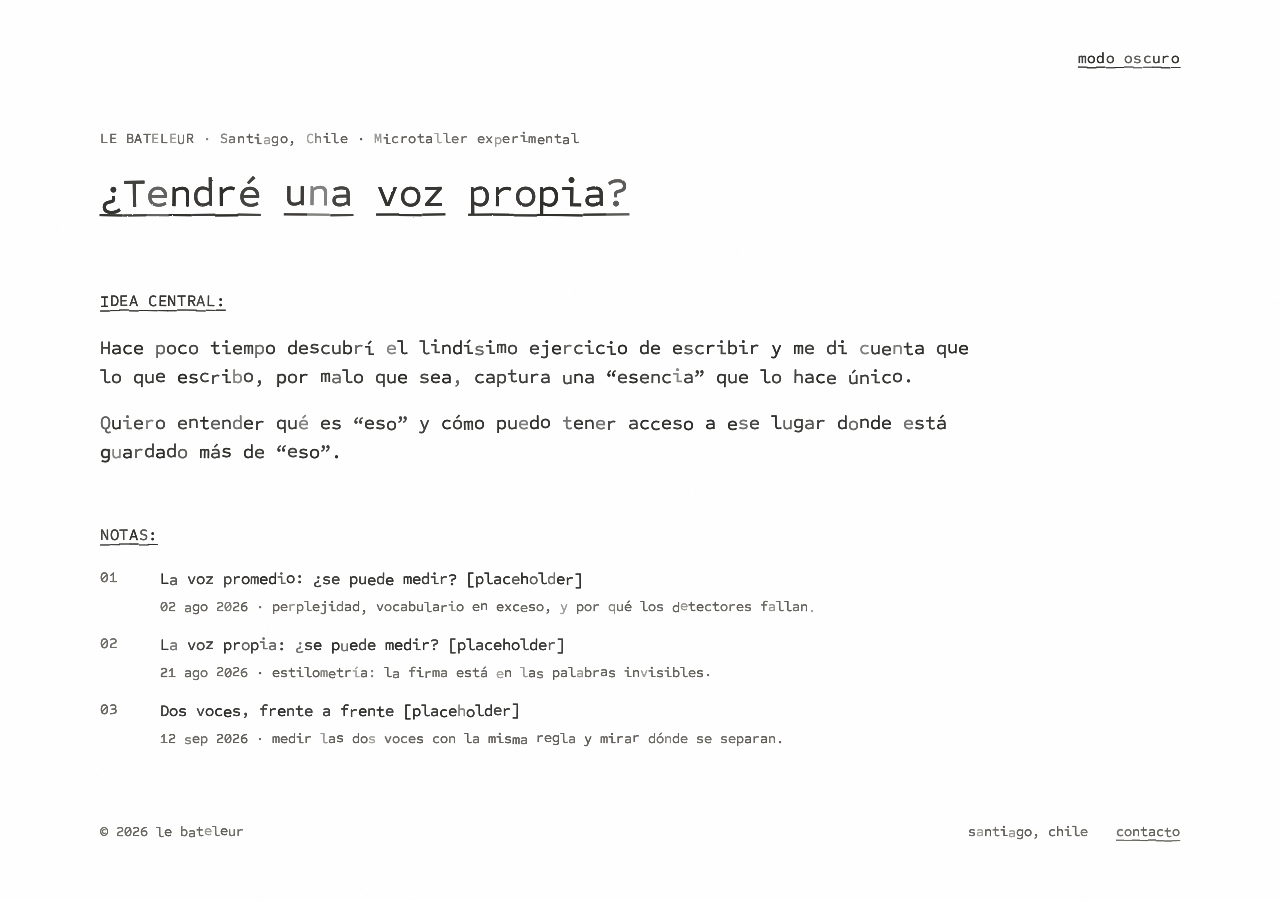
==== commit 5bbaf94c: "Rebuild the site as a typewritten sheet, with three research notes Sometype Mono, light and dark ton" ====
--- a/index.html
+++ b/index.html
@@ -3,19 +3,19 @@
 <head>
 <meta charset="utf-8">
 <meta name="viewport" content="width=device-width, initial-scale=1">
-<title>le bateleur — un cuaderno abierto</title>
-<meta name="description" content="Un cuaderno abierto. Un comienzo. Alguien que tiene la destreza pero que aún no se la ha demostrado al resto — o posiblemente un charlatán.">
-<meta property="og:title" content="le bateleur — un cuaderno abierto">
-<meta property="og:description" content="Un cuaderno abierto. Un comienzo. Alguien que tiene la destreza pero que aún no se la ha demostrado al resto — o posiblemente un charlatán.">
+<title>le bateleur — ¿tendré una voz propia?</title>
+<meta name="description" content="Le Bateleur es un microtaller experimental para encontrar una voz propia y entender cómo se diferencia de la de un LLM.">
+<meta property="og:title" content="le bateleur — ¿tendré una voz propia?">
+<meta property="og:description" content="Un microtaller experimental para encontrar una voz propia y entender cómo se diferencia de la de un LLM.">
 <meta property="og:type" content="website">
 <meta property="og:url" content="https://lebateleur.cl/">
 <meta property="og:image" content="https://lebateleur.cl/og.png">
 <meta property="og:image:width" content="1200">
 <meta property="og:image:height" content="630">
-<meta property="og:image:alt" content="le bateleur — el arcano I: el que tiene los instrumentos sobre la mesa y todavía no demostró nada.">
+<meta property="og:image:alt" content="le bateleur — ¿tendré una voz propia?">
 <meta name="twitter:card" content="summary_large_image">
-<meta name="twitter:title" content="le bateleur — un cuaderno abierto">
-<meta name="twitter:description" content="Un cuaderno abierto. Un comienzo. Alguien que tiene la destreza pero que aún no se la ha demostrado al resto — o posiblemente un charlatán.">
+<meta name="twitter:title" content="le bateleur — ¿tendré una voz propia?">
+<meta name="twitter:description" content="Un microtaller experimental para encontrar una voz propia y entender cómo se diferencia de la de un LLM.">
 <meta name="twitter:image" content="https://lebateleur.cl/og.png">
 <link rel="canonical" href="https://lebateleur.cl/">
 
@@ -23,63 +23,60 @@
 <link rel="icon" href="/favicon-32.png" sizes="32x32" type="image/png">
 <link rel="apple-touch-icon" href="/apple-touch-icon.png">
 
-<!-- Dos familias, las dos de Google Fonts con licencia abierta: Mansalva
-     rotula (nombre, secciones, títulos de nota) y Literata sostiene la prosa.
-     Van en un solo pedido. -->
+<!-- el tema se decide antes de pintar para que no parpadee: lo guardado
+     manda; si no hay nada guardado, lo que prefiera el sistema -->
+<script>
+(function(){try{var t=localStorage.getItem('tema')||(matchMedia('(prefers-color-scheme: dark)').matches?'oscuro':'claro');document.documentElement.dataset.tema=t;}catch(e){}})();
+</script>
+
 <link rel="preconnect" href="https://fonts.googleapis.com">
 <link rel="preconnect" href="https://fonts.gstatic.com" crossorigin>
-<link rel="stylesheet" href="https://fonts.googleapis.com/css2?family=Gloria+Hallelujah&family=Literata:ital,opsz,wght@0,7..72,400;0,7..72,600;1,7..72,400&display=swap">
-
-<link rel="stylesheet" href="/style.css">
+<link rel="stylesheet" href="https://fonts.googleapis.com/css2?family=Sometype+Mono:ital,wght@0,400;0,500;1,400&display=swap">
+<link rel="stylesheet" href="/style.css?v=4">
+<script src="/maquina.js?v=4" defer></script>
 </head>
 <body>
 
-<!-- El nombre del sitio, ahora sí visible: es el h1 de la página y el único
-     rótulo en minúscula que no es una sección. -->
-<h1 class="site-title">le bateleur</h1>
+<svg class="defs" aria-hidden="true"><defs>
+<filter id="tinta" x="-3%" y="-10%" width="106%" height="120%">
+<feTurbulence type="fractalNoise" baseFrequency="0.8" numOctaves="2" seed="5" result="n"/>
+<feDisplacementMap in="SourceGraphic" in2="n" scale="1.6" xChannelSelector="R" yChannelSelector="G" result="d"/>
+<feGaussianBlur in="d" stdDeviation="0.4"/>
+</filter>
+</defs></svg>
 
-<div class="all">
+<svg class="grano" aria-hidden="true"><filter id="grano"><feTurbulence type="fractalNoise" baseFrequency="0.85" numOctaves="2" seed="4" stitchTiles="stitch"/><feColorMatrix type="saturate" values="0"/></filter><rect width="100%" height="100%" filter="url(#grano)"/></svg>
 
-  <div class="left">
-    <!-- El sitio dicho a través de la carta: el arcano I es el que tiene los
-         instrumentos sobre la mesa y todavía no probó nada. Es todo lo que
-         hay en la portada, además del nombre. -->
-    <p class="para">
-      le bateleur es un cuaderno abierto, es un comienzo, es aquel que tiene
-      la destreza pero que aún no se la ha demostrado al resto.
-      <br><br>
-      le bateleur también es un artista, o posiblemente un charlatán. o es
-      alguien que podría sorprenderse a sí mismo de lo que es capaz de hacer.
-    </p>
+<main class="hoja nota escaneo">
 
-    <!-- Rótulo de sección. Va en la mano y en mayúscula para que se lea como
-         rótulo y no como más prosa. -->
-    <h2 class="section-title">Notas</h2>
+  <button type="button" class="tema" data-tema-boton><span class="u-chico">modo oscuro</span></button>
 
-    <!-- El índice de notas, de la más nueva a la más vieja. Cada una es
-         título, fecha y una línea de qué hay adentro. El link vive dentro
-         del h3 y hereda su tipo y tamaño: el título ES el link. La fecha va
-         en <time> con datetime en ISO, que es lo que leen los buscadores.
-         La etiqueta "dummy" marca que el texto es de relleno, no definitivo:
-         se saca borrando el <span>. -->
-    <article class="note">
-      <h3 class="note-title"><a href="/notas/el-temblor-no-es-una-fuente/">El temblor no es una fuente</a></h3>
-      <p class="note-date"><time datetime="2026-08-31">31 de agosto, 2026</time> <span class="note-tag">dummy</span></p>
-      <p class="note-desc">Perseguí una letra ajena y descubrí que no era tipografía.</p>
-    </article>
+  <p class="meta">LE BATELEUR &middot; Santiago, Chile &middot; Microtaller experimental</p>
 
-    <article class="note">
-      <h3 class="note-title"><a href="/notas/un-complice-no-un-reemplazo/">Un cómplice, no un reemplazo</a></h3>
-      <p class="note-date"><time datetime="2026-08-24">24 de agosto, 2026</time> <span class="note-tag">dummy</span></p>
-      <p class="note-desc">Escribo en cuadernos que nunca releo. Empecé por ahí.</p>
-    </article>
+  <h1 class="titulo"><span class="u">¿Tendré</span> <span class="u">una</span> <span class="u">voz</span> <span class="u">propia?</span></h1>
+
+  <h2 class="seccion"><span class="u-chico">IDEA CENTRAL:</span></h2>
+  <div class="idea">
+    <p>Hace poco tiempo descubrí el lindísimo ejercicio de escribir y me di cuenta que lo que escribo, por malo que sea, captura una &ldquo;esencia&rdquo; que lo hace único.</p>
+    <p>Quiero entender qué es &ldquo;eso&rdquo; y cómo puedo tener acceso a ese lugar donde está guardado más de &ldquo;eso&rdquo;.</p>
   </div>
 
-</div>
+  <h2 id="notas" class="seccion"><span class="u-chico">NOTAS:</span></h2>
+  <ol class="fuentes indice" aria-labelledby="notas">
+    <li><span class="n">01</span><div class="f"><a href="/notas/la-voz-promedio/">La voz promedio: ¿se puede medir? [placeholder]</a><div class="r"><time datetime="2026-08-02">02 ago 2026</time> &middot; perplejidad, vocabulario en exceso, y por qué los detectores fallan.</div></div></li>
+    <li><span class="n">02</span><div class="f"><a href="/notas/la-voz-propia/">La voz propia: ¿se puede medir? [placeholder]</a><div class="r"><time datetime="2026-08-21">21 ago 2026</time> &middot; estilometría: la firma está en las palabras invisibles.</div></div></li>
+    <li><span class="n">03</span><div class="f"><a href="/notas/dos-voces-frente-a-frente/">Dos voces, frente a frente [placeholder]</a><div class="r"><time datetime="2026-09-12">12 sep 2026</time> &middot; medir las dos voces con la misma regla y mirar dónde se separan.</div></div></li>
+  </ol>
 
-<footer class="site-footer">
-  <p>&copy; 2026 le bateleur &middot; santiago, chile</p>
-</footer>
+  <div class="aire"></div>
 
+  <footer class="pie">
+    <div>&copy; 2026 le bateleur</div>
+    <div class="pie-links"><span>santiago, chile</span> <a class="contacto" href="#contacto" data-u="rafasacaan" data-d="gmail.com"><span class="u-chico">contacto</span></a></div>
+  </footer>
+
+</main>
+
+<script src="/tema.js?v=4" defer></script>
 </body>
 </html>
--- a/style.css
+++ b/style.css
@@ -1,401 +1,211 @@
-/* la pila completa, en una variable para no repetirla en cada regla */
+/* le bateleur, v4: a máquina.
+   Una sola letra, Sometype Mono, en dos tonos: papel claro con tinta gris
+   oscuro, o carbón con tinta hueso. El grano de papel es un SVG fijo encima
+   de todo; el sangrado de tinta va solo en el titular, que es donde se nota
+   sin volver borroso el texto de leer. */
 :root{
-  --hand:'Gloria Hallelujah','Bradley Hand','Segoe Print',cursive;
-  /* la de leer: Gloria Hallelujah rotula, Literata sostiene el texto largo */
-  --lectura:Literata,Charter,Georgia,'Times New Roman',serif;
-  /* la medida de lectura, una sola vez: son los 33em de la prosa a 21px.
-     Va en px a propósito — en em cada bloque la resolvería contra su propio
-     cuerpo y la columna dejaría de estar alineada. */
-  --medida:693px;
-  --papel:#FFFFFF;
-  --tinta:#141414;
-  /* 5.68:1 sobre el blanco, cómodo por encima del 4.5 que pide WCAG AA. Tira
-     apenas a frío, del lado azulado en que estaba el fondo anterior. */
-  --gris:#666670;
-  /* las dos líneas del sitio: la que separa bloques y la que apenas insinúa
-     una fila. Van acá para que un cambio de papel no obligue a cazar hex
-     sueltos por el archivo. */
-  --linea:#E2E2E7;
-  --linea-suave:#F0F0F3;
-}
-
-/* La grilla viene de earvin.ca: dos columnas top-aligned bajo un margen
-   superior de 100px, links grises sin subrayado. Lo que cambió es el tono:
-   fondo blanco, tinta casi negra, y dos letras nada más: Gloria Hallelujah rotula
-   (nombre, secciones, bajadas) y Literata sostiene la prosa. No hay sans ni
-   mono. */
+  --mono:"Sometype Mono","Courier New",Courier,monospace;
+  --papel:#ffffff;
+  --tinta:#2b2a27;
+  --gris:#5d5a54;
+  --grano:0.03;
+  --medida:900px;
+}
+:root[data-tema="oscuro"]{
+  --papel:#2b2a29;
+  --tinta:#ebe7de;
+  --gris:#a39f96;
+  --grano:0.10;
+}
 
 *{ box-sizing:border-box; margin:0; padding:0; }
-
-/* los headings existen por estructura, no por estilo: heredan tamaño y peso
-   del texto que los rodea, y cada clase decide cómo se ven */
 h1,h2,h3{ font-size:inherit; font-weight:inherit; line-height:inherit; }
 
-/* fuera de pantalla pero presente para lectores de pantalla y buscadores */
-
-html,body{ background:var(--papel); }
-
+html{ background:var(--papel); }
 body{
-  font-family:var(--hand);
+  font-family:var(--mono);
+  font-weight:400;
   color:var(--tinta);
-  font-size:15px;
-  line-height:24px;
-  -webkit-font-smoothing:antialiased;
-  /* column, no longer row: .all and .site-footer stack instead of sitting
-     side by side. align-items:center does the job justify-content used to
-     do when .all was the only child. */
+  background:var(--papel);
+  font-size:17px;
+  line-height:1.5;
+  min-height:100vh;
   display:flex;
   flex-direction:column;
-  align-items:center;
-  /* el alto del viewport es el piso de la página, y el margen de arriba pasó
-     a ser padding para que entre en ese cálculo (box-sizing:border-box).
-     Junto con el flex-grow de .all, esto deja el footer pegado abajo cuando
-     el contenido no alcanza a llenar la pantalla. */
-  min-height:100vh;
-  padding:100px 24px 0;
-}
-
-/* el nombre del sitio. Va al mismo cuerpo que la prosa a propósito: en este
-   diseño la jerarquía la hace el espacio en blanco, no el tamaño. Queda
-   solo, arriba de todo y alineado con la columna izquierda, para que se lea
-   como el nombre del lugar y no como una sección más. */
-.site-title{
+  transition:background-color .3s, color .3s;
+  -webkit-font-smoothing:antialiased;
+}
+a{ color:inherit; transition:opacity .2s; }
+a:hover{ opacity:.65; }
+a:focus-visible{ outline:1px solid var(--tinta); outline-offset:4px; }
+
+/* el grano: fijo, encima de todo, sin capturar el mouse */
+.grano{
+  position:fixed; inset:0; width:100%; height:100%;
+  pointer-events:none; opacity:var(--grano); z-index:10;
+}
+/* los filtros de tinta viven en un svg vacío al inicio del body */
+.defs{ position:absolute; width:0; height:0; overflow:hidden; }
+
+/* subrayado a máquina: palabra por palabra, con espacio en blanco entre medio */
+.u{ text-decoration:underline; text-underline-offset:.18em; text-decoration-thickness:.06em; }
+.u-chico{ text-decoration:underline; text-underline-offset:4px; text-decoration-thickness:.07em; }
+
+/* ---- la hoja ---- */
+.hoja{
   width:100%;
-  max-width:1106px;
-  /* misma letra que el resto de la página: acá el nombre no se distingue por
-     tipo sino por tamaño y por el aire que tiene alrededor. */
-  font-family:var(--hand);
-  font-weight:400;
-  font-size:clamp(2.2rem,11vw,140px);
-  line-height:1.05;
-  letter-spacing:0;
-  color:var(--tinta);
-  /* el único aire entre el nombre y el contenido: sin esto el título se pega
-     al primer párrafo y deja de leerse como cabecera */
-  margin-bottom:120px;
-}
-
-/* una sola columna desde que se fue .right: .left es el ancho completo y
-   .all existe solo para el flex:1 0 auto que empuja el footer al fondo */
-.left{ width:100%; }
-
-.all{
+  max-width:1280px;
+  margin:0 auto;
+  padding:104px 100px 64px;
+  flex:1 0 auto;
   display:flex;
-  width:100%;
-  max-width:1106px;
-  gap:52px;
-  /* crece para ocupar el espacio sobrante y empujar el footer al fondo, sin
-     perder los 96px de margen que el footer ya trae */
-  flex:1 0 auto;
-}
-
-/* the paragraph is the unit of everything, same as earvin: links live inside
-   the flow of the text, separated only by <br> */
-.para{
-  display:block;
-  /* 21px / 1.58 son las medidas de Medium, y el max-width es lo que las hace
-     servir: sin él la línea se estira a los 1106px de la columna y pasa de
-     ~66 a ~110 caracteres, que es donde el ojo pierde el renglón al volver. */
-  font-family:var(--lectura);
-  font-size:21px;
-  line-height:1.58;
-  letter-spacing:0;
-  font-weight:400;
-  color:var(--tinta);
-  max-width:var(--medida);
-}
-
-/* rótulo de sección: la manuscrita marca los rótulos, Literata sostiene la
-   prosa. La mayúscula y el tracking hacen el resto: no hay cambio de peso ni
-   de color, solo de letra. */
-.section-title{
-  font-family:var(--hand);
-  font-size:52px;
-  line-height:1.15;
-  font-weight:400;
-  text-transform:uppercase;
-  color:var(--tinta);
-  margin-top:84px;
-  /* Gloria Hallelujah publica un solo peso, así que un rótulo más liviano no
-     se puede pedir con font-weight. Esto es lo más cercano: un contorno del
-     color del papel pintado ENCIMA del relleno, que se come el borde del
-     glifo y lo adelgaza de verdad. Sale de --papel y no de un #fff fijo para
-     que siga funcionando si el fondo cambia. Si el navegador no soporta
-     text-stroke, el rótulo vuelve al trazo original y no se rompe nada. */
-  -webkit-text-stroke:1.35px var(--papel);
-  letter-spacing:-.06em;
-}
-
-/* una nota del índice. */
-.note{
-  max-width:var(--medida);
-  margin-top:40px;
-}
-/* entre dos notas hace falta más aire que entre el rótulo y la primera:
-   si no, la descripción de una y el título de la siguiente se leen juntos */
-.note + .note{ margin-top:52px; }
-/* el título en la mano, afinado y apretado. font-weight:400 obligatorio:
-   Gloria Hallelujah solo publica ese peso, y cualquier valor mayor le pinta
-   una negrita sintética que le arruina el trazo. */
-.note-title{
-  font-family:var(--hand);
-  font-size:31px;
-  line-height:1.25;
-  font-weight:400;
-  color:var(--tinta);
-  /* Gloria Hallelujah publica un solo peso, así que un rótulo más liviano no
-     se puede pedir con font-weight. Esto es lo más cercano: un contorno del
-     color del papel pintado ENCIMA del relleno, que se come el borde del
-     glifo y lo adelgaza de verdad. Sale de --papel y no de un #fff fijo para
-     que siga funcionando si el fondo cambia. Si el navegador no soporta
-     text-stroke, el rótulo vuelve al trazo original y no se rompe nada. */
-  -webkit-text-stroke:1.35px var(--papel);
-  letter-spacing:-.06em;
-}
-/* el link hereda todo del h3: el título ES el link, así que no cambia de
-   color ni se subraya en reposo. El hover lo marca con el gris, igual que
-   el resto de los links del sitio pero al revés — acá el reposo es negro. */
-.note-title a{
-  color:inherit;
+  flex-direction:column;
+  position:relative;
+}
+
+/* botón de tema y "volver", arriba en las esquinas */
+.tema, .volver{
+  position:absolute; top:36px;
+  min-height:44px; display:flex; align-items:center;
+  padding:10px 8px;
+  font:inherit; font-size:15px; letter-spacing:.02em;
+  color:var(--tinta); background:transparent; border:0; cursor:pointer;
   text-decoration:none;
-  transition:color .2s;
-}
-.note-title a:hover{ color:var(--gris); }
-.note-title a:focus-visible{ outline:1px solid var(--tinta); outline-offset:4px; }
-
-/* marca de contenido de relleno. Va junto a la fecha y no en el título para
-   que no compita con el link; el recuadro la separa del dato real. */
-.note-tag{
+}
+.tema{ right:92px; }
+.volver{ left:92px; }
+.volver > span{ margin-left:8px; }
+
+.titulo{
+  max-width:1080px;
+  font-size:clamp(28px,4vw,48px);
+  line-height:1.2;
+  filter:url(#tinta);
+}
+.titulo .u{ text-underline-offset:8px; }
+
+.tesis{
+  padding-top:32px;
+  max-width:1000px;
+  font-size:clamp(18px,2.6vw,34px);
+  line-height:1.3;
+}
+
+.aire{ flex-grow:1; min-height:160px; }
+
+.guino{ font-size:clamp(17px,2.2vw,28px); font-style:italic; }
+
+.rotulo{ padding-top:140px; font-size:18px; letter-spacing:.04em; }
+
+.notas{ display:flex; flex-direction:column; padding-top:24px; }
+.nota-link{
+  display:flex; justify-content:space-between; align-items:baseline; gap:32px;
+  padding:14px 0; text-decoration:none;
+}
+.nota-link .t{ font-size:24px; }
+.nota-link time{ font-size:15px; color:var(--gris); white-space:nowrap; }
+
+.pie{
+  display:flex; justify-content:space-between; align-items:baseline;
+  padding-top:72px; font-size:14px; color:var(--gris);
+}
+.pie a{ text-decoration:none; color:var(--gris); }
+.pie-links{ display:flex; gap:28px; }
+
+/* ---- una nota ---- */
+.hoja.nota{ padding-top:128px; }
+.meta{ font-size:14px; color:var(--gris); letter-spacing:.04em; }
+.nota .titulo{ padding-top:20px; max-width:1000px; font-size:clamp(24px,3.4vw,40px); }
+.nota .titulo .u{ text-underline-offset:7px; }
+
+.seccion{ padding-top:56px; font-size:16px; letter-spacing:.04em; }
+.seccion:first-of-type{ padding-top:72px; }
+
+.idea{ padding-top:20px; max-width:var(--medida); display:flex; flex-direction:column; gap:16px; font-size:19px; line-height:1.55; }
+
+.preguntas{ padding-top:20px; max-width:var(--medida); list-style:none; display:flex; flex-direction:column; gap:20px; font-size:18px; line-height:1.45; }
+.preguntas li{ display:flex; gap:20px; }
+.preguntas .n{ flex-shrink:0; width:40px; color:var(--gris); }
+.preguntas .q{ display:flex; flex-direction:column; gap:6px; }
+.preguntas .r{ font-size:15px; line-height:1.55; color:var(--gris); }
+
+.fuentes{ padding-top:20px; max-width:980px; list-style:none; display:flex; flex-direction:column; gap:16px; font-size:15px; line-height:1.45; }
+.fuentes li{ display:flex; gap:20px; }
+.fuentes .n{ flex-shrink:0; width:40px; color:var(--gris); }
+.fuentes .f{ display:flex; flex-direction:column; gap:4px; }
+.fuentes a{ text-decoration:none; }
+.fuentes .autor{ color:var(--gris); }
+.fuentes .r{ font-size:14px; line-height:1.5; color:var(--gris); }
+
+/* el índice de la portada: la misma lista que las fuentes, con el título
+   un poco más grande */
+.indice a{ font-size:16px; }
+.indice .r{ padding-top:2px; }
+
+/* prosa larga, para notas que son texto y no plantilla */
+.prosa{ padding-top:56px; max-width:var(--medida); }
+.prosa p{ font-size:18px; line-height:1.6; }
+.prosa p + p{ margin-top:1.3em; }
+.prosa h2{ padding-top:48px; padding-bottom:14px; font-size:16px; letter-spacing:.04em; text-transform:uppercase; }
+.prosa blockquote{ margin-top:1.3em; padding-left:24px; border-left:2px solid var(--gris); }
+.prosa blockquote p{ color:var(--gris); }
+.prosa em{ font-style:italic; }
+.prosa a{ text-decoration:underline; text-underline-offset:4px; text-decoration-thickness:.06em; }
+
+.nota .aire{ min-height:72px; }
+.nota .pie{ padding-top:0; }
+
+/* ---- 404 ---- */
+.nada{ padding-top:56px; max-width:var(--medida); font-size:22px; line-height:1.55; }
+.nada p + p{ margin-top:1.2em; }
+
+@media (max-width:760px){
+  .hoja{ padding:56px 28px 36px; }
+  .hoja.nota{ padding-top:96px; }
+  .tema{ top:8px; right:20px; font-size:13px; }
+  .volver{ top:8px; left:20px; font-size:13px; }
+  .titulo .u, .titulo .u .g{ text-underline-offset:5px; }
+  .tesis{ padding-top:20px; }
+  .aire{ min-height:80px; }
+  .rotulo{ padding-top:80px; font-size:14px; }
+  .notas{ padding-top:14px; }
+  .nota-link{ gap:16px; padding:12px 0; }
+  .nota-link .t{ font-size:16px; }
+  .nota-link time{ font-size:13px; }
+  .pie{ padding-top:44px; font-size:12px; }
+  .pie-links{ gap:16px; }
+  .seccion{ padding-top:48px; font-size:15px; }
+  .seccion:first-of-type{ padding-top:52px; }
+  .idea{ font-size:16px; }
+  .preguntas{ font-size:16px; }
+  .preguntas .r{ font-size:14px; }
+  .preguntas .n, .fuentes .n{ width:32px; }
+  .fuentes{ font-size:14px; }
+  .fuentes .r{ font-size:13px; }
+  .prosa p{ font-size:16px; }
+  .indice a{ font-size:15px; }
+}
+
+/* ---- la hoja escaneada (portada) ----
+   cada letra recibe sus variables desde maquina.js: un desplazamiento
+   vertical, una rotación mínima, y un "peso" que engorda o afina el trazo
+   con text-shadow. El titular conserva además el sangrado del filtro svg. */
+.pal{ white-space:nowrap; }
+.g{
   display:inline-block;
-  font-family:var(--lectura);
-  font-size:11px;
-  line-height:1;
-  letter-spacing:.12em;
-  text-transform:uppercase;
-  color:var(--gris);
-  border:1px solid var(--linea);
-  border-radius:2px;
-  padding:3px 6px 2px;
-  margin-left:6px;
-  vertical-align:1px;
-}
-
-.note-date{
-  font-family:var(--lectura);
-  font-size:15px;
-  line-height:1.5;
-  color:var(--gris);
-  margin-top:6px;
-}
-.note-desc{
-  font-family:var(--lectura);
-  font-size:19px;
-  line-height:1.5;
-  color:var(--gris);
-  margin-top:10px;
-}
-
-/* ---- la página de una nota ---- */
-
-/* el contenedor toma el mismo ancho que .all en la portada, para que la nota
-   arranque en el mismo eje izquierdo y no quede centrada; la medida de
-   lectura la ponen los hijos. */
-.nota{
-  width:100%;
-  max-width:1106px;
-  /* crece para empujar el footer al fondo cuando la nota es corta, igual que
-     hace .all en la portada */
-  flex:1 0 auto;
-  /* el aire entre el final del texto y la línea del footer: son estos 40px
-     más los 96px de margen que el footer ya trae */
-  padding-bottom:40px;
-}
-.nota-title,
-.nota-date,
-.nota-body{ max-width:var(--medida); }
-
-/* volver, arriba de todo. Va chico y gris: es salida, no destino. */
-.nota-back{
-  display:inline-block;
-  font-family:var(--lectura);
-  font-size:15px;
-  color:var(--gris);
-  text-decoration:none;
-  transition:color .2s;
-  margin-bottom:64px;
-}
-.nota-back:hover{ color:var(--tinta); }
-.nota-back:focus-visible{ outline:1px solid var(--tinta); outline-offset:4px; }
-
-/* el título de la nota, en la mano y sin negrita sintética — Gloria
-   Hallelujah solo publica el peso 400. Más chico que el nombre del sitio: acá la cabeza es la nota,
-   pero el sitio sigue siendo el lugar. */
-.nota-title{
-  font-family:var(--hand);
-  font-size:clamp(2rem,6vw,58px);
-  line-height:1.1;
-  font-weight:400;
-  color:var(--tinta);
-  text-wrap:balance;
-}
-.nota-date{
-  font-family:var(--lectura);
-  font-size:15px;
-  line-height:1.5;
-  color:var(--gris);
-  margin-top:14px;
-  margin-bottom:56px;
-}
-
-/* el cuerpo de la nota: las mismas medidas de la prosa de la portada */
-.nota-body p{
-  font-family:var(--lectura);
-  font-size:21px;
-  line-height:1.58;
-  color:var(--tinta);
-}
-.nota-body p + p{ margin-top:1.4em; }
-
-/* subtítulo dentro de la nota: la mano otra vez, como los rótulos */
-.nota-body h2{
-  font-family:var(--hand);
-  font-size:31px;
-  line-height:1.25;
-  font-weight:400;
-  color:var(--tinta);
-  margin-top:64px;
-  margin-bottom:16px;
-}
-
-/* una cita o un aparte: sangrado y en gris, sin comillas decorativas */
-.nota-body blockquote{
-  margin-top:1.4em;
-  padding-left:24px;
-  border-left:2px solid var(--linea);
-}
-.nota-body blockquote p{ color:var(--gris); }
-
-.nota-body a{
-  color:var(--gris);
-  text-decoration:none;
-  border-bottom:1px solid var(--linea);
-  transition:color .2s, border-color .2s;
-}
-.nota-body a:hover{ color:var(--tinta); border-bottom-color:var(--tinta); }
-
-.para a{
-  color:var(--gris);
-  text-decoration:none;
-  transition:color .2s;
-}
-.para a:hover{ color:var(--tinta); }
-
-.para em{ font-style:italic; }
-/* el 700 viene pedido en el <link> de Inter, así no hay bold sintético */
-.para strong{ font-weight:700; }
-
-/* mismo peso que el cuerpo: el espacio de arriba ya la separa de la prosa,
-   no hace falta bold para anunciar la sección. Mayúscula para que "Atelier",
-   "Blog" y cualquier título de sección que se agregue después se lean como
-   rótulos, no como más prosa — a diferencia de los nombres propios de abajo
-   (los títulos de las notas), que se quedan en minúscula. */
-
-/* espaciador chico (8px, casi solo el line-height) — para cuando dos líneas
-   son parte del mismo bloque visual y no de secciones distintas, como el
-   heading/tagline/links de "Personal notebook", que deben leerse pegados
-   entre sí en vez de separados como Atelier y Blog lo están. */
-
-/* ---- lista del blog ---- */
-
-/* ---- página de proyecto ----
-   comparte el ancho máximo de la portada para que las dos se alineen */
-.project-view{
-  width:100%;
-  max-width:1106px;
-}
-
-.bar{
-  display:flex;
-  align-items:baseline;
-  gap:24px;
-  padding-bottom:44px;
-}
-.bar-home{
-  font-size:35px;
-  line-height:52px;
-  letter-spacing:0;
-  text-transform:uppercase;
-  color:var(--gris);
-  text-decoration:none;
-  transition:color .2s;
-}
-.bar-home:hover{ color:var(--tinta); }
-.bar-name{
-  font-size:35px;
-  line-height:52px;
-  letter-spacing:0;
-  text-transform:uppercase;
-  color:var(--tinta);
-  margin-left:auto;
-}
-
-.bar-home:focus-visible,
-
-/* el cuerpo del proyecto lee al mismo tamaño que la portada (22px/28px):
-   ya no es un panel anidado bajo la bio, es su propia página */
-.project-body{ max-width:38em; }
-
-.panel-text{
-  font-size:35px;
-  line-height:52px;
-  letter-spacing:0;
-  color:var(--tinta);
-}
-.panel-text + .panel-text{ margin-top:20px; }
-.panel-text a{ color:var(--gris); text-decoration:none; transition:color .2s; }
-.panel-text a:hover{ color:var(--tinta); }
-
-/* ---- footer ---- */
-.site-footer{
-  width:100%;
-  max-width:1106px;
-  margin-top:96px;
-  padding:32px 0 100px;
-  border-top:1px solid var(--linea);
-}
-/* el pie va en la letra de leer, no en la manuscrita: es un dato, no un
-   rótulo, y a este cuerpo la mano se vuelve difícil de descifrar */
-.site-footer p{
-  font-family:var(--lectura);
-  font-size:16px;
-  line-height:1.5;
-  letter-spacing:0;
-  color:var(--gris);
-}
-
-@media (max-width:760px){
-  body{ padding:56px 24px 0; }
-  .site-title{ margin-bottom:56px; }
-  .all{ flex-direction:column; gap:40px; }
-  .left{ max-width:100%; flex:none; padding-right:0; margin-top:0; }
-  /* el cuerpo del proyecto acompaña a la portada también acá */
-  .para{ font-size:19px; line-height:1.6; }
-  .section-title{ font-size:38px; margin-top:64px; }
-  .note-title{ font-size:26px; }
-  .nota-back{ margin-bottom:44px; }
-  .nota-date{ margin-bottom:40px; }
-  .nota-body p{ font-size:19px; line-height:1.6; }
-  .nota-body h2{ font-size:26px; margin-top:48px; }
-  .note-desc{ font-size:17px; }
-  .site-footer p{ font-size:15px; }
-  .panel-text{ font-size:20px; line-height:26px; }
-
-  /* la barra no cabe en una línea: "Home — Projects" y el × arriba,
-     el nombre del proyecto en su propia línea debajo */
-  .bar{ flex-wrap:wrap; gap:12px; padding-bottom:32px; }
-  .bar-home{ flex:1 1 auto; font-size:18px; line-height:24px; }
-  .bar-name{ order:3; flex-basis:100%; margin-left:0; font-size:18px; line-height:24px; }
-
-  .site-footer{ padding:32px 0 56px; }
-
-}
+  transform:translateY(var(--dy,0)) rotate(var(--rot,0));
+  opacity:var(--op,1);
+  text-shadow:0 0 var(--peso,0) currentColor, 0 0 var(--peso,0) currentColor;
+}
+/* el subrayado no entra a un inline-block, así que se pinta letra por
+   letra: cada una con su propio desplazamiento, la línea queda quebrada
+   como en una máquina de verdad. */
+.u .g{ text-decoration:underline; text-underline-offset:8px; text-decoration-thickness:.06em; }
+.u-chico .g{ text-decoration:underline; text-underline-offset:4px; text-decoration-thickness:.07em; }
+.mancha{
+  position:absolute; display:block;
+  background:var(--tinta);
+  filter:blur(.3px);
+  pointer-events:none;
+}
+@media (prefers-reduced-motion: reduce){ .g{ transform:none; } }
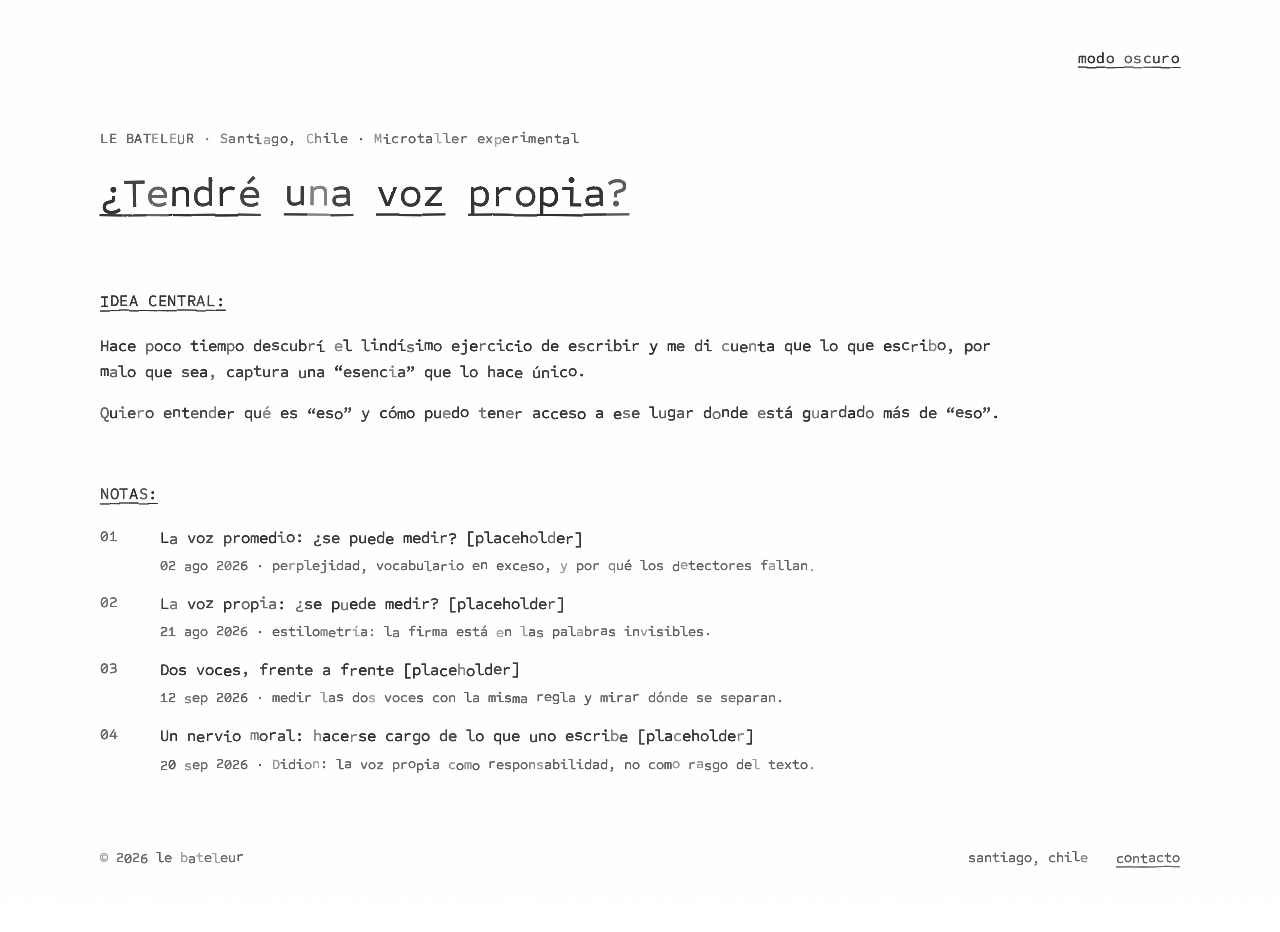
==== commit d7b12a2a: "Add note 04 on Didion's moral nerve; idea central at the index size Co-Authored-By: Claude Fable 5.1" ====
--- a/index.html
+++ b/index.html
@@ -3,19 +3,21 @@
 <head>
 <meta charset="utf-8">
 <meta name="viewport" content="width=device-width, initial-scale=1">
-<title>le bateleur — ¿tendré una voz propia?</title>
-<meta name="description" content="Le Bateleur es un microtaller experimental para encontrar una voz propia y entender cómo se diferencia de la de un LLM.">
-<meta property="og:title" content="le bateleur — ¿tendré una voz propia?">
-<meta property="og:description" content="Un microtaller experimental para encontrar una voz propia y entender cómo se diferencia de la de un LLM.">
+<title>¿Tendré una voz propia? — le bateleur</title>
+<meta name="description" content="Lo que escribo, por malo que sea, captura una esencia que lo hace único. Quiero entender qué es eso. Un microtaller experimental sobre escribir.">
+<meta property="og:title" content="¿Tendré una voz propia? — le bateleur">
+<meta property="og:description" content="Lo que escribo, por malo que sea, captura una esencia que lo hace único. Quiero entender qué es eso. Un microtaller experimental sobre escribir.">
 <meta property="og:type" content="website">
+<meta property="og:locale" content="es_CL">
+<meta property="og:site_name" content="le bateleur">
 <meta property="og:url" content="https://lebateleur.cl/">
 <meta property="og:image" content="https://lebateleur.cl/og.png">
 <meta property="og:image:width" content="1200">
 <meta property="og:image:height" content="630">
-<meta property="og:image:alt" content="le bateleur — ¿tendré una voz propia?">
+<meta property="og:image:alt" content="le bateleur — ¿Tendré una voz propia?">
 <meta name="twitter:card" content="summary_large_image">
-<meta name="twitter:title" content="le bateleur — ¿tendré una voz propia?">
-<meta name="twitter:description" content="Un microtaller experimental para encontrar una voz propia y entender cómo se diferencia de la de un LLM.">
+<meta name="twitter:title" content="¿Tendré una voz propia? — le bateleur">
+<meta name="twitter:description" content="Lo que escribo, por malo que sea, captura una esencia que lo hace único. Quiero entender qué es eso. Un microtaller experimental sobre escribir.">
 <meta name="twitter:image" content="https://lebateleur.cl/og.png">
 <link rel="canonical" href="https://lebateleur.cl/">
 
@@ -32,8 +34,8 @@
 <link rel="preconnect" href="https://fonts.googleapis.com">
 <link rel="preconnect" href="https://fonts.gstatic.com" crossorigin>
 <link rel="stylesheet" href="https://fonts.googleapis.com/css2?family=Sometype+Mono:ital,wght@0,400;0,500;1,400&display=swap">
-<link rel="stylesheet" href="/style.css?v=4">
-<script src="/maquina.js?v=4" defer></script>
+<link rel="stylesheet" href="/style.css?v=5">
+<script src="/maquina.js?v=5" defer></script>
 </head>
 <body>
 
@@ -66,6 +68,7 @@
     <li><span class="n">01</span><div class="f"><a href="/notas/la-voz-promedio/">La voz promedio: ¿se puede medir? [placeholder]</a><div class="r"><time datetime="2026-08-02">02 ago 2026</time> &middot; perplejidad, vocabulario en exceso, y por qué los detectores fallan.</div></div></li>
     <li><span class="n">02</span><div class="f"><a href="/notas/la-voz-propia/">La voz propia: ¿se puede medir? [placeholder]</a><div class="r"><time datetime="2026-08-21">21 ago 2026</time> &middot; estilometría: la firma está en las palabras invisibles.</div></div></li>
     <li><span class="n">03</span><div class="f"><a href="/notas/dos-voces-frente-a-frente/">Dos voces, frente a frente [placeholder]</a><div class="r"><time datetime="2026-09-12">12 sep 2026</time> &middot; medir las dos voces con la misma regla y mirar dónde se separan.</div></div></li>
+    <li><span class="n">04</span><div class="f"><a href="/notas/un-nervio-moral/">Un nervio moral: hacerse cargo de lo que uno escribe [placeholder]</a><div class="r"><time datetime="2026-09-20">20 sep 2026</time> &middot; Didion: la voz propia como responsabilidad, no como rasgo del texto.</div></div></li>
   </ol>
 
   <div class="aire"></div>
@@ -77,6 +80,6 @@
 
 </main>
 
-<script src="/tema.js?v=4" defer></script>
+<script src="/tema.js?v=5" defer></script>
 </body>
 </html>
--- a/style.css
+++ b/style.css
@@ -121,7 +121,7 @@
 .seccion{ padding-top:56px; font-size:16px; letter-spacing:.04em; }
 .seccion:first-of-type{ padding-top:72px; }
 
-.idea{ padding-top:20px; max-width:var(--medida); display:flex; flex-direction:column; gap:16px; font-size:19px; line-height:1.55; }
+.idea{ padding-top:20px; max-width:var(--medida); display:flex; flex-direction:column; gap:16px; font-size:16px; line-height:1.6; }
 
 .preguntas{ padding-top:20px; max-width:var(--medida); list-style:none; display:flex; flex-direction:column; gap:20px; font-size:18px; line-height:1.45; }
 .preguntas li{ display:flex; gap:20px; }
@@ -176,7 +176,7 @@
   .pie-links{ gap:16px; }
   .seccion{ padding-top:48px; font-size:15px; }
   .seccion:first-of-type{ padding-top:52px; }
-  .idea{ font-size:16px; }
+  .idea{ font-size:15px; }
   .preguntas{ font-size:16px; }
   .preguntas .r{ font-size:14px; }
   .preguntas .n, .fuentes .n{ width:32px; }
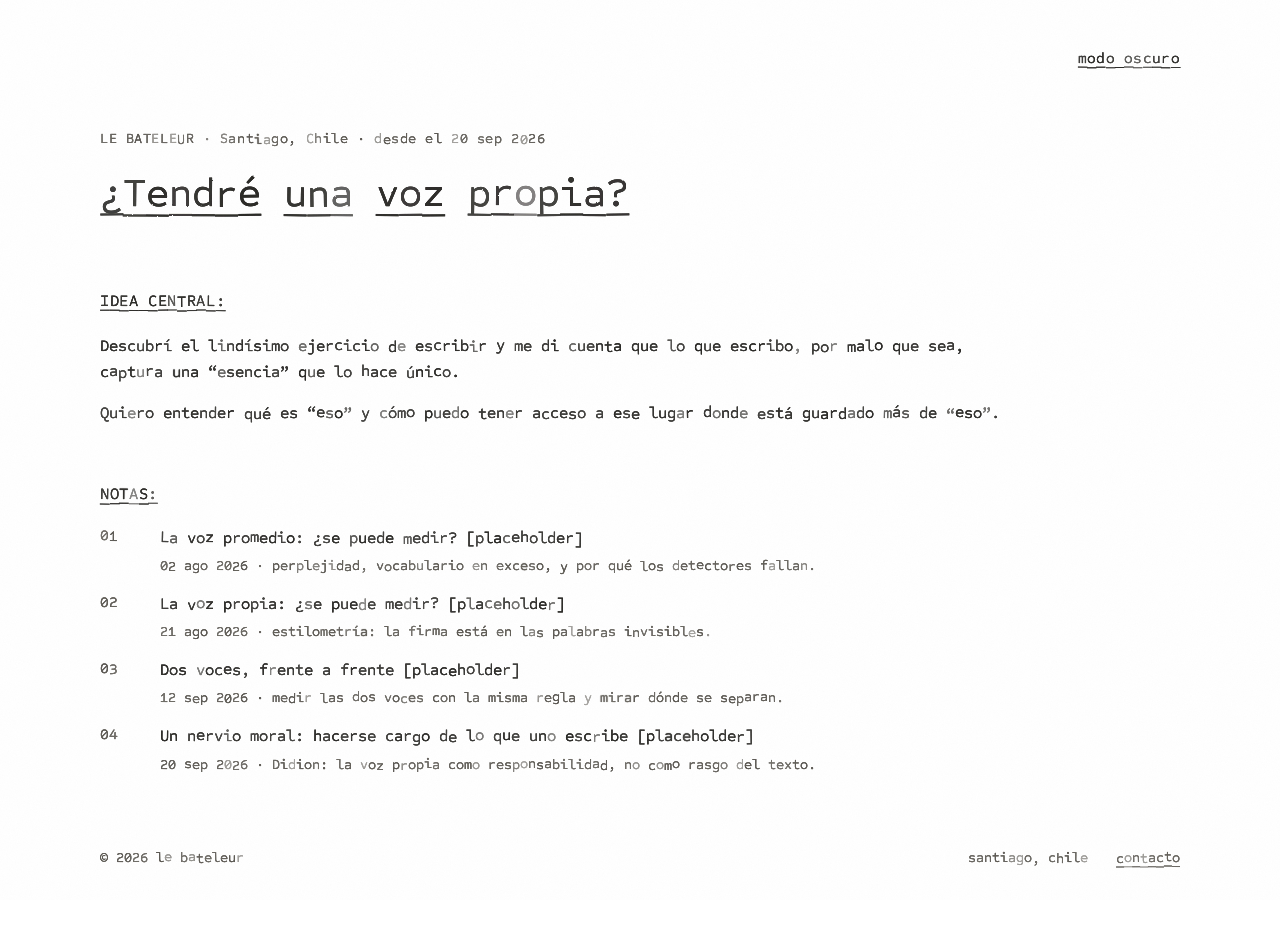
==== commit e079fe6b: "Date the home from today, drop 'hace poco tiempo' Co-Authored-By: Claude Fable 5.1 <noreply@anthropi" ====
--- a/index.html
+++ b/index.html
@@ -53,13 +53,13 @@
 
   <button type="button" class="tema" data-tema-boton><span class="u-chico">modo oscuro</span></button>
 
-  <p class="meta">LE BATELEUR &middot; Santiago, Chile &middot; Microtaller experimental</p>
+  <p class="meta">LE BATELEUR &middot; Santiago, Chile &middot; desde el 20 sep 2026</p>
 
   <h1 class="titulo"><span class="u">¿Tendré</span> <span class="u">una</span> <span class="u">voz</span> <span class="u">propia?</span></h1>
 
   <h2 class="seccion"><span class="u-chico">IDEA CENTRAL:</span></h2>
   <div class="idea">
-    <p>Hace poco tiempo descubrí el lindísimo ejercicio de escribir y me di cuenta que lo que escribo, por malo que sea, captura una &ldquo;esencia&rdquo; que lo hace único.</p>
+    <p>Descubrí el lindísimo ejercicio de escribir y me di cuenta que lo que escribo, por malo que sea, captura una &ldquo;esencia&rdquo; que lo hace único.</p>
     <p>Quiero entender qué es &ldquo;eso&rdquo; y cómo puedo tener acceso a ese lugar donde está guardado más de &ldquo;eso&rdquo;.</p>
   </div>
 
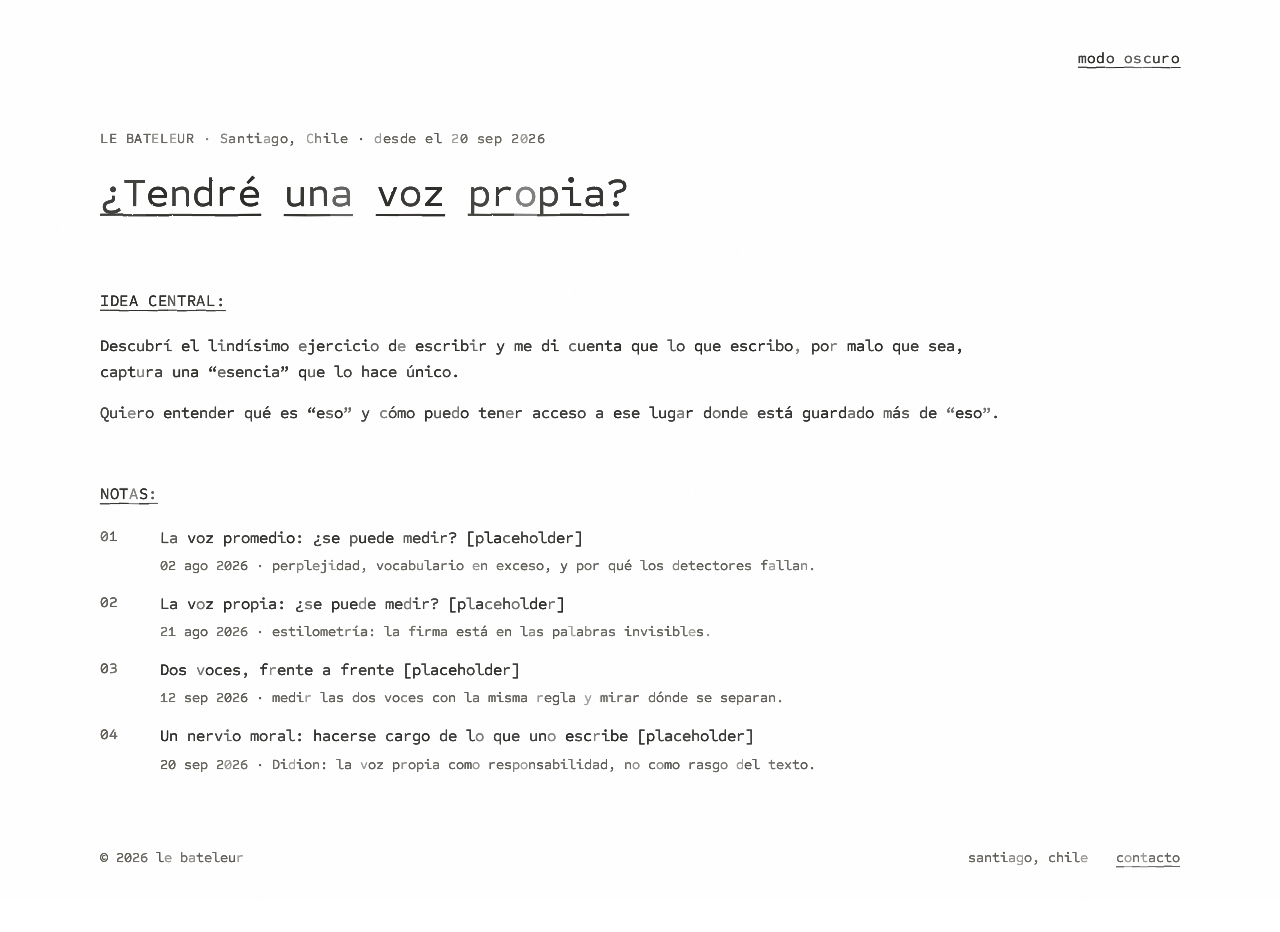
==== commit 8a9a5768: "Halve the per-letter jiggle; keep the ink variance Co-Authored-By: Claude Fable 5.1 <noreply@anthrop" ====
--- a/index.html
+++ b/index.html
@@ -34,8 +34,8 @@
 <link rel="preconnect" href="https://fonts.googleapis.com">
 <link rel="preconnect" href="https://fonts.gstatic.com" crossorigin>
 <link rel="stylesheet" href="https://fonts.googleapis.com/css2?family=Sometype+Mono:ital,wght@0,400;0,500;1,400&display=swap">
-<link rel="stylesheet" href="/style.css?v=5">
-<script src="/maquina.js?v=5" defer></script>
+<link rel="stylesheet" href="/style.css?v=6">
+<script src="/maquina.js?v=6" defer></script>
 </head>
 <body>
 
@@ -80,6 +80,6 @@
 
 </main>
 
-<script src="/tema.js?v=5" defer></script>
+<script src="/tema.js?v=6" defer></script>
 </body>
 </html>
